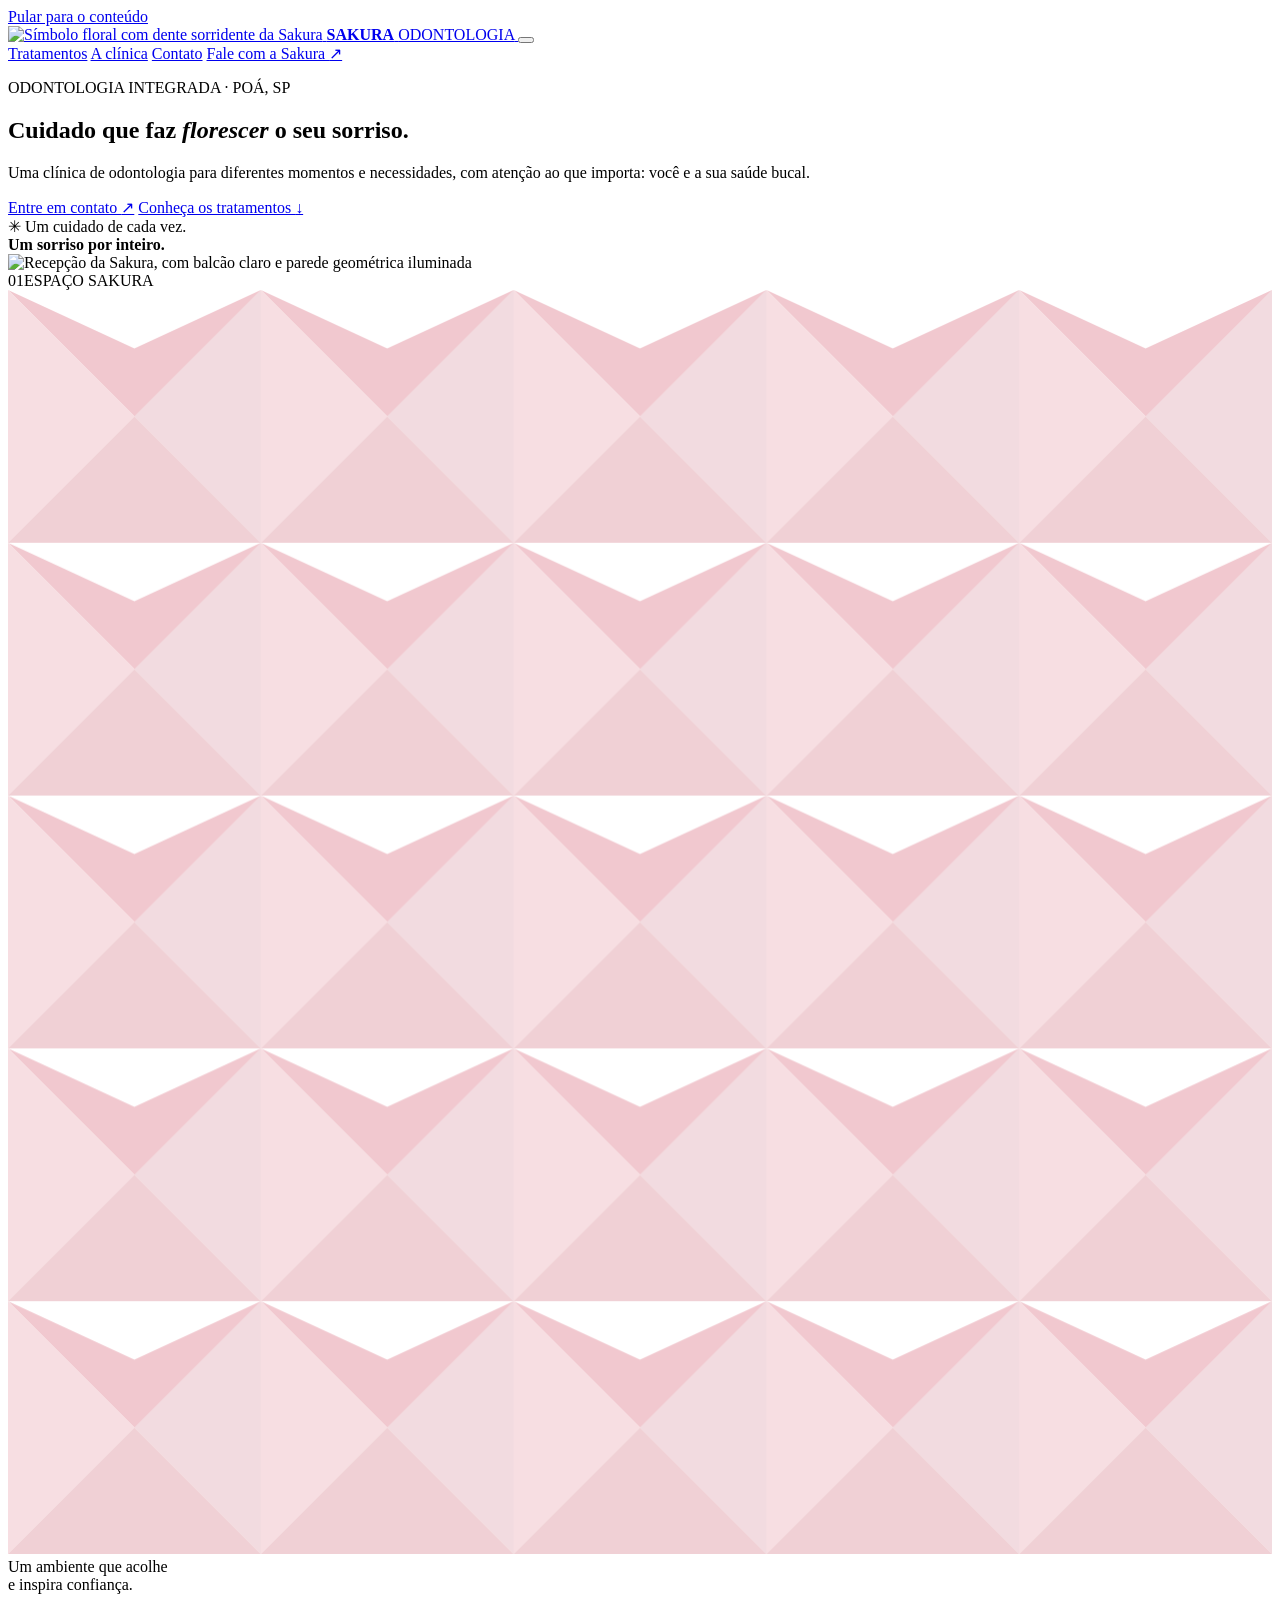
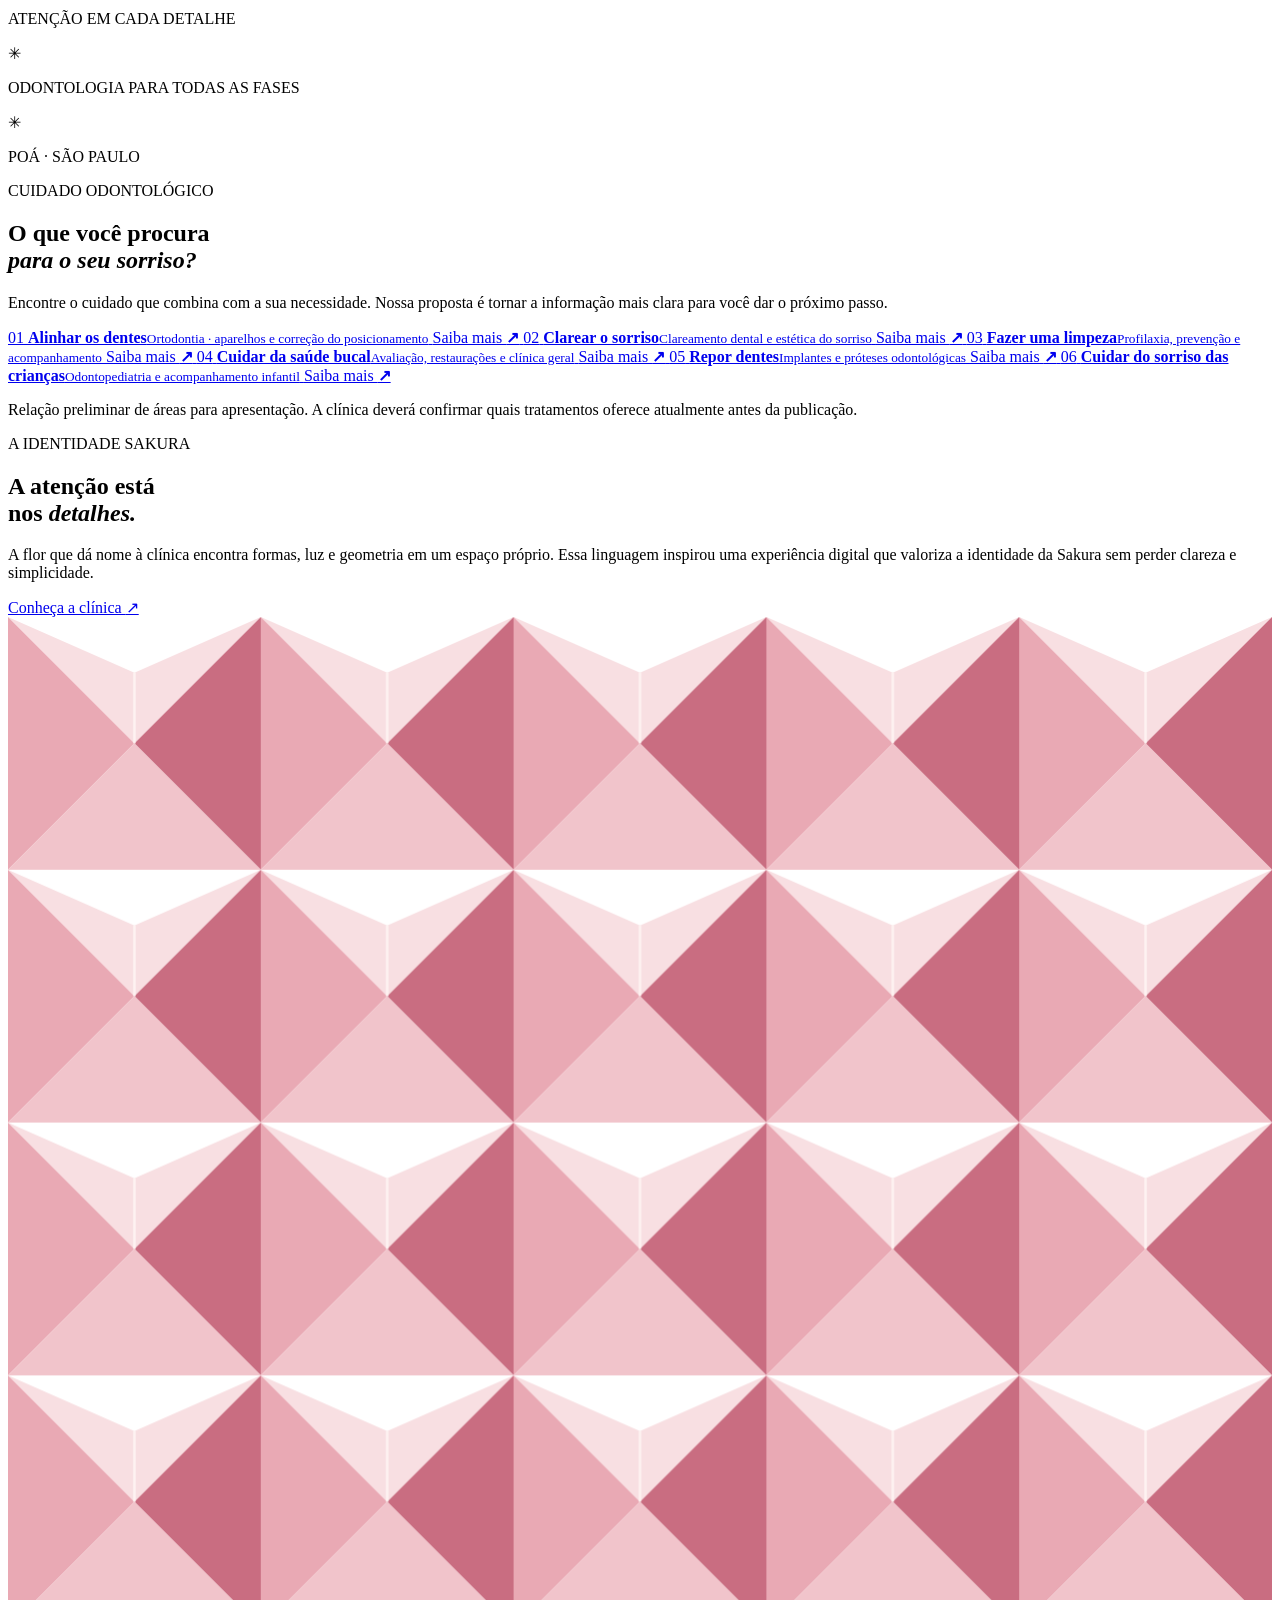
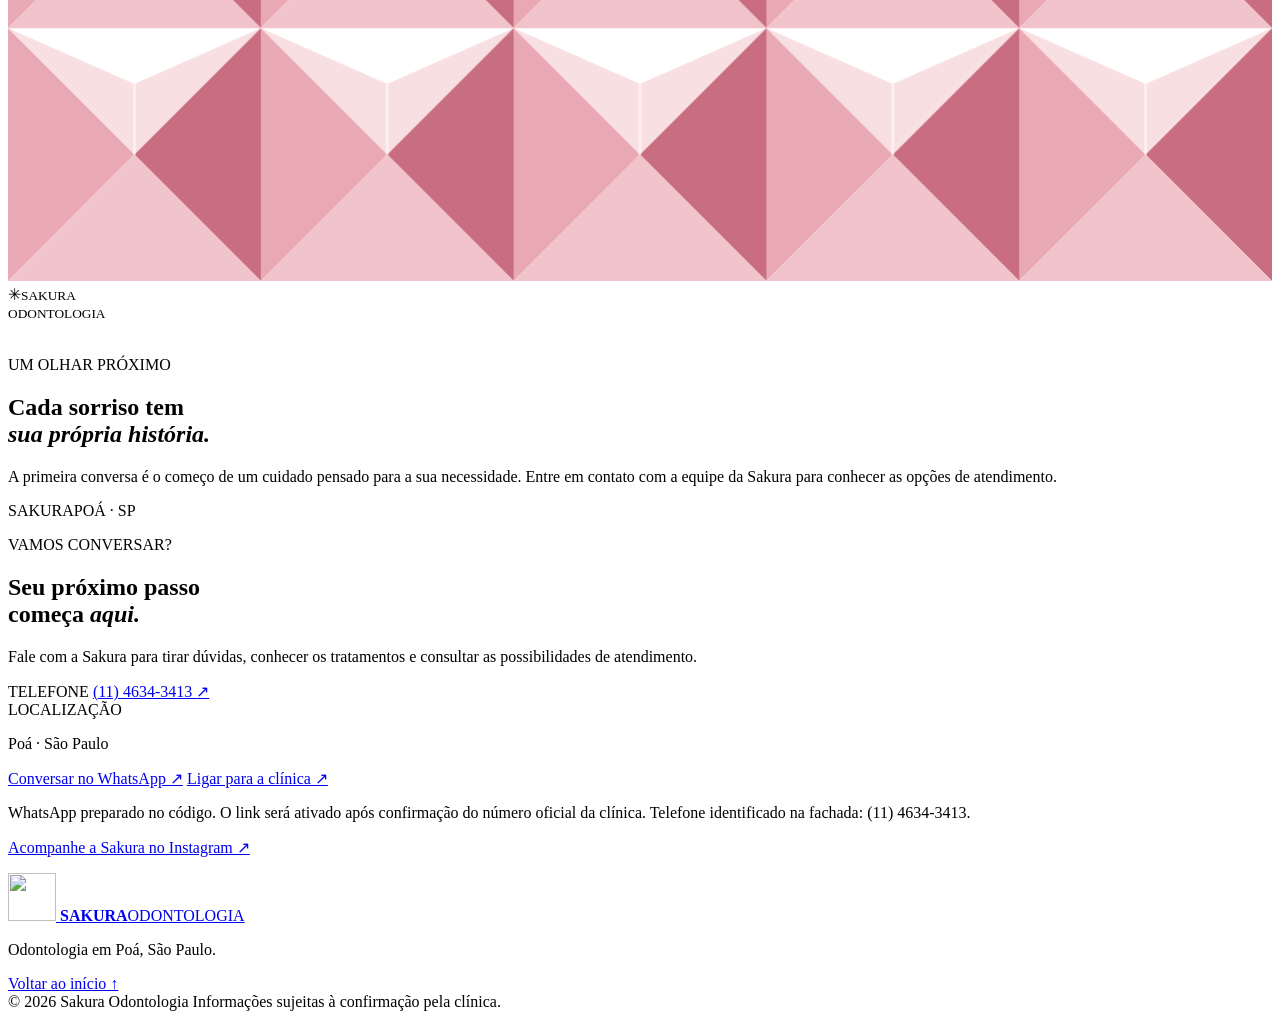
==== index.html @ b747fa4d "Add files via upload" ====
<!doctype html>
<html lang="pt-BR">
<head>
  <meta charset="utf-8">
  <meta name="viewport" content="width=device-width, initial-scale=1">
  <meta name="theme-color" content="#fbf8f6">
  <meta name="description" content="Conheça a Sakura Odontologia em Poá. Informações sobre cuidados odontológicos e canais de contato da clínica.">
  <meta property="og:type" content="website">
  <meta property="og:title" content="Sakura Odontologia | Poá – SP">
  <meta property="og:description" content="Odontologia com atenção, cuidado e uma experiência acolhedora.">
  <title>Sakura Odontologia | Poá – SP</title>
  <link rel="icon" href="assets/images/logo-sakura.jpg" type="image/jpeg">
  <link rel="stylesheet" href="css/variables.css">
  <link rel="stylesheet" href="css/layout.css">
  <link rel="stylesheet" href="css/components.css">
  <script defer src="js/config.js"></script>
  <script defer src="js/main.js"></script>
  <script defer src="js/cookies.js"></script>
  <script type="application/ld+json">
  {
    "@context": "https://schema.org",
    "@type": "Dentist",
    "name": "Sakura Odontologia",
    "telephone": "+55 11 4634-3413",
    "address": {
      "@type": "PostalAddress",
      "addressLocality": "Poá",
      "addressRegion": "SP",
      "addressCountry": "BR"
    }
  }
  </script>
</head>
<body>
  <a class="skip-link" href="#conteudo">Pular para o conteúdo</a>

  <header class="site-header" id="topo">
    <div class="header-inner shell">
      <a class="brand" href="#topo" aria-label="Sakura Odontologia — início">
        <img src="assets/images/logo-sakura.jpg" alt="Símbolo floral com dente sorridente da Sakura" width="58" height="58">
        <span class="brand-wordmark">
          <strong>SAKURA</strong>
          <span>ODONTOLOGIA</span>
        </span>
      </a>

      <button class="menu-toggle" type="button" aria-expanded="false" aria-controls="main-nav" aria-label="Abrir menu">
        <span></span><span></span>
      </button>

      <nav class="main-nav" id="main-nav" aria-label="Navegação principal">
        <a href="#tratamentos">Tratamentos</a>
        <a href="#clinica">A clínica</a>
        <a href="#contato">Contato</a>
        <a class="nav-contact" href="#contato">Fale com a Sakura <span aria-hidden="true">↗</span></a>
      </nav>
    </div>
  </header>

  <main id="conteudo">
    <section class="hero shell" aria-labelledby="hero-title">
      <div class="hero-copy">
        <p class="eyebrow"><span class="eyebrow-line"></span> ODONTOLOGIA INTEGRADA <span class="eyebrow-dot">·</span> POÁ, SP</p>
        <h1 id="hero-title">Cuidado que faz <em>florescer</em> o seu sorriso.</h1>
        <p class="hero-description">Uma clínica de odontologia para diferentes momentos e necessidades, com atenção ao que importa: você e a sua saúde bucal.</p>
        <div class="hero-actions">
          <a class="button button-primary" href="#contato">Entre em contato <span aria-hidden="true">↗</span></a>
          <a class="text-link" href="#tratamentos">Conheça os tratamentos <span aria-hidden="true">↓</span></a>
        </div>
        <div class="hero-signature">
          <span class="signature-mark" aria-hidden="true">✳</span>
          <span>Um cuidado de cada vez.<br><strong>Um sorriso por inteiro.</strong></span>
        </div>
      </div>

      <div class="hero-visual">
        <div class="hero-image-frame">
          <img class="hero-image" src="assets/images/recepcao-referencia.png" alt="Recepção da Sakura, com balcão claro e parede geométrica iluminada" fetchpriority="high">
          <div class="image-index"><span>01</span><span>ESPAÇO SAKURA</span></div>
        </div>
        <div class="hero-geometry" aria-hidden="true">
          <svg viewBox="0 0 260 260" role="presentation">
            <defs>
              <pattern id="facets" width="52" height="52" patternUnits="userSpaceOnUse">
                <path d="M0 0 L26 12 L52 0 L26 26 Z" fill="#e7a0ad" fill-opacity=".58"/>
                <path d="M0 0 L26 26 L0 52 Z" fill="#f6dce0" fill-opacity=".95"/>
                <path d="M52 0 L26 26 L52 52 Z" fill="#c9677d" fill-opacity=".24"/>
                <path d="M0 52 L26 26 L52 52 L26 64 Z" fill="#e9b7bf" fill-opacity=".65"/>
              </pattern>
            </defs>
            <rect width="260" height="260" fill="url(#facets)"/>
          </svg>
        </div>
        <div class="hero-caption"><span class="caption-rule"></span><span>Um ambiente que acolhe<br>e inspira confiança.</span></div>
      </div>
    </section>

    <section class="intro-band" aria-label="Apresentação">
      <div class="shell intro-band-inner">
        <p>ATENÇÃO EM CADA DETALHE</p>
        <span class="intro-symbol" aria-hidden="true">✳</span>
        <p>ODONTOLOGIA PARA TODAS AS FASES</p>
        <span class="intro-symbol" aria-hidden="true">✳</span>
        <p>POÁ · SÃO PAULO</p>
      </div>
    </section>

    <section class="services-section shell" id="tratamentos" aria-labelledby="services-title">
      <div class="section-heading services-heading">
        <div>
          <p class="eyebrow"><span class="eyebrow-line"></span> CUIDADO ODONTOLÓGICO</p>
          <h2 id="services-title">O que você procura<br><em>para o seu sorriso?</em></h2>
        </div>
        <p class="section-lead">Encontre o cuidado que combina com a sua necessidade. Nossa proposta é tornar a informação mais clara para você dar o próximo passo.</p>
      </div>

      <div class="services-list" aria-label="Áreas de atendimento">
        <a class="service-row" href="#contato" data-service="Ortodontia">
          <span class="service-number">01</span>
          <span class="service-main"><strong>Alinhar os dentes</strong><small>Ortodontia · aparelhos e correção do posicionamento</small></span>
          <span class="service-action">Saiba mais <b aria-hidden="true">↗</b></span>
        </a>
        <a class="service-row" href="#contato" data-service="Clareamento dental">
          <span class="service-number">02</span>
          <span class="service-main"><strong>Clarear o sorriso</strong><small>Clareamento dental e estética do sorriso</small></span>
          <span class="service-action">Saiba mais <b aria-hidden="true">↗</b></span>
        </a>
        <a class="service-row" href="#contato" data-service="Limpeza e prevenção">
          <span class="service-number">03</span>
          <span class="service-main"><strong>Fazer uma limpeza</strong><small>Profilaxia, prevenção e acompanhamento</small></span>
          <span class="service-action">Saiba mais <b aria-hidden="true">↗</b></span>
        </a>
        <a class="service-row" href="#contato" data-service="Clínica geral">
          <span class="service-number">04</span>
          <span class="service-main"><strong>Cuidar da saúde bucal</strong><small>Avaliação, restaurações e clínica geral</small></span>
          <span class="service-action">Saiba mais <b aria-hidden="true">↗</b></span>
        </a>
        <a class="service-row" href="#contato" data-service="Implantes e próteses">
          <span class="service-number">05</span>
          <span class="service-main"><strong>Repor dentes</strong><small>Implantes e próteses odontológicas</small></span>
          <span class="service-action">Saiba mais <b aria-hidden="true">↗</b></span>
        </a>
        <a class="service-row" href="#contato" data-service="Odontopediatria">
          <span class="service-number">06</span>
          <span class="service-main"><strong>Cuidar do sorriso das crianças</strong><small>Odontopediatria e acompanhamento infantil</small></span>
          <span class="service-action">Saiba mais <b aria-hidden="true">↗</b></span>
        </a>
      </div>
      <p class="content-note">Relação preliminar de áreas para apresentação. A clínica deverá confirmar quais tratamentos oferece atualmente antes da publicação.</p>
    </section>

    <section class="architecture-section" id="clinica" aria-labelledby="clinic-title">
      <div class="architecture-pattern" aria-hidden="true"></div>
      <div class="shell architecture-inner">
        <div class="architecture-copy">
          <p class="eyebrow eyebrow-light"><span class="eyebrow-line"></span> A IDENTIDADE SAKURA</p>
          <h2 id="clinic-title">A atenção está<br>nos <em>detalhes.</em></h2>
          <p>A flor que dá nome à clínica encontra formas, luz e geometria em um espaço próprio. Essa linguagem inspirou uma experiência digital que valoriza a identidade da Sakura sem perder clareza e simplicidade.</p>
          <a class="button button-light" href="#contato">Conheça a clínica <span aria-hidden="true">↗</span></a>
        </div>
        <div class="architecture-art" aria-hidden="true">
          <svg viewBox="0 0 500 500" role="presentation">
            <defs>
              <pattern id="wallPattern" width="100" height="100" patternUnits="userSpaceOnUse">
                <path d="M0 0 L50 22 L100 0 L50 50 Z" fill="#f8dfe2"/>
                <path d="M0 0 L50 50 L0 100 Z" fill="#e9a9b4"/>
                <path d="M100 0 L50 50 L100 100 Z" fill="#c96d81"/>
                <path d="M0 100 L50 50 L100 100 L50 122 Z" fill="#f1c4cb"/>
                <path d="M50 22 L50 50" stroke="#fff7f5" stroke-opacity=".8" stroke-width="1"/>
              </pattern>
            </defs>
            <rect width="500" height="500" fill="url(#wallPattern)"/>
          </svg>
          <div class="art-seal"><span>✳</span><small>SAKURA<br>ODONTOLOGIA</small></div>
        </div>
      </div>
    </section>

    <section class="care-section shell" aria-labelledby="care-title">
      <div class="care-mark" aria-hidden="true"><img src="assets/images/logo-sakura.jpg" alt="" loading="lazy"></div>
      <div class="care-copy">
        <p class="eyebrow"><span class="eyebrow-line"></span> UM OLHAR PRÓXIMO</p>
        <h2 id="care-title">Cada sorriso tem<br><em>sua própria história.</em></h2>
        <p>A primeira conversa é o começo de um cuidado pensado para a sua necessidade. Entre em contato com a equipe da Sakura para conhecer as opções de atendimento.</p>
      </div>
      <div class="care-side-note"><span>SAKURA</span><span>POÁ · SP</span></div>
    </section>

    <section class="contact-section" id="contato" aria-labelledby="contact-title">
      <div class="shell contact-inner">
        <div class="contact-copy">
          <p class="eyebrow eyebrow-light"><span class="eyebrow-line"></span> VAMOS CONVERSAR?</p>
          <h2 id="contact-title">Seu próximo passo<br>começa <em>aqui.</em></h2>
          <p>Fale com a Sakura para tirar dúvidas, conhecer os tratamentos e consultar as possibilidades de atendimento.</p>
        </div>
        <div class="contact-details">
          <div class="contact-detail">
            <span class="detail-label">TELEFONE</span>
            <a href="tel:+551146343413">(11) 4634-3413 <span aria-hidden="true">↗</span></a>
          </div>
          <div class="contact-detail">
            <span class="detail-label">LOCALIZAÇÃO</span>
            <p>Poá · São Paulo</p>
          </div>
          <div class="contact-actions">
            <a class="button button-light whatsapp-button" href="#contato" data-whatsapp aria-disabled="true" title="Ativar após confirmar o número oficial do WhatsApp">Conversar no WhatsApp <span aria-hidden="true">↗</span></a>
            <a class="button button-outline-light" href="tel:+551146343413">Ligar para a clínica <span aria-hidden="true">↗</span></a>
          </div>
          <p class="contact-note" id="whatsapp-note">WhatsApp preparado no código. O link será ativado após confirmação do número oficial da clínica. Telefone identificado na fachada: (11) 4634-3413.</p>
          <p class="contact-social"><a href="https://www.instagram.com/sakuraodontologia/?hl=pt" target="_blank" rel="noopener noreferrer">Acompanhe a Sakura no Instagram ↗</a></p>
        </div>
      </div>
    </section>
  </main>

  <footer class="site-footer">
    <div class="shell footer-main">
      <a class="brand footer-brand" href="#topo" aria-label="Voltar ao início">
        <img src="assets/images/logo-sakura.jpg" alt="" width="48" height="48" loading="lazy">
        <span class="brand-wordmark"><strong>SAKURA</strong><span>ODONTOLOGIA</span></span>
      </a>
      <p>Odontologia em Poá, São Paulo.</p>
      <a class="back-top" href="#topo">Voltar ao início ↑</a>
    </div>
    <div class="shell footer-bottom">
      <span>© <span id="current-year">2026</span> Sakura Odontologia</span>
      <span>Informações sujeitas à confirmação pela clínica.</span>
    </div>
  </footer>

  <aside class="cookie-banner" id="cookie-banner" aria-label="Preferências de cookies" hidden>
    <div class="cookie-copy">
      <strong>Uma visita mais transparente.</strong>
      <p>Esta versão utiliza armazenamento local para guardar sua escolha de privacidade. Não carrega ferramentas de análise ou publicidade.</p>
      <button class="cookie-link" type="button" id="cookie-settings-open">Preferências</button>
    </div>
    <div class="cookie-actions">
      <button class="button button-cookie-secondary" type="button" id="cookie-reject">Manter só o essencial</button>
      <button class="button button-cookie-primary" type="button" id="cookie-accept">Salvar escolha</button>
    </div>
  </aside>

  <dialog class="privacy-dialog" id="privacy-dialog" aria-labelledby="privacy-title">
    <form method="dialog" class="privacy-dialog-inner">
      <button class="dialog-close" value="close" aria-label="Fechar">×</button>
      <p class="eyebrow"><span class="eyebrow-line"></span> PRIVACIDADE</p>
      <h2 id="privacy-title">Suas preferências</h2>
      <p>Nesta primeira versão, não são instalados cookies de publicidade ou ferramentas de análise. A escolha abaixo é armazenada localmente neste navegador.</p>
      <div class="privacy-option"><span><strong>Recursos essenciais</strong><small>Necessários para o funcionamento básico e para lembrar sua escolha.</small></span><span class="required-pill">Sempre ativos</span></div>
      <div class="privacy-option"><span><strong>Análise e publicidade</strong><small>Não ativados nesta versão.</small></span><span class="required-pill">Desativados</span></div>
      <button class="button button-primary dialog-confirm" value="save">Salvar preferências</button>
    </form>
  </dialog>

  <noscript><p class="noscript-note">Para utilizar o menu móvel e salvar as preferências de privacidade, ative o JavaScript no navegador.</p></noscript>
</body>
</html>
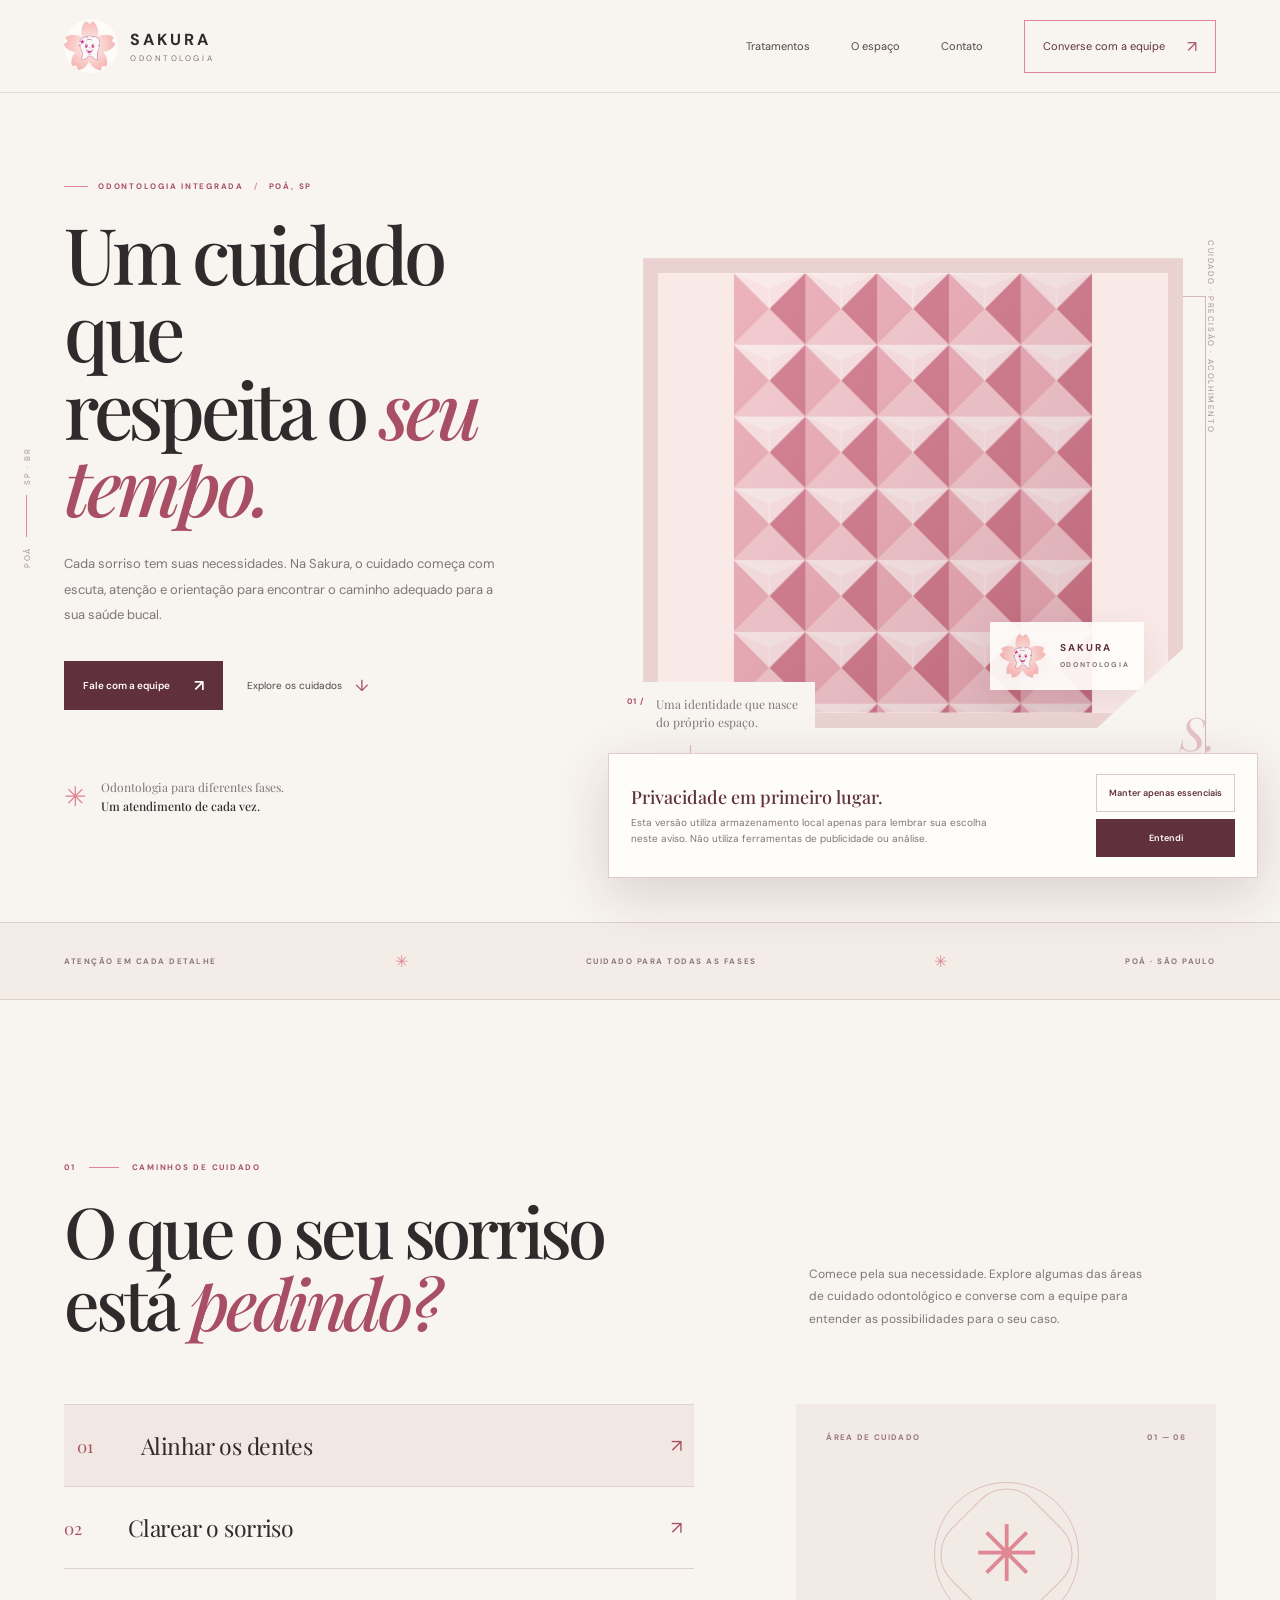
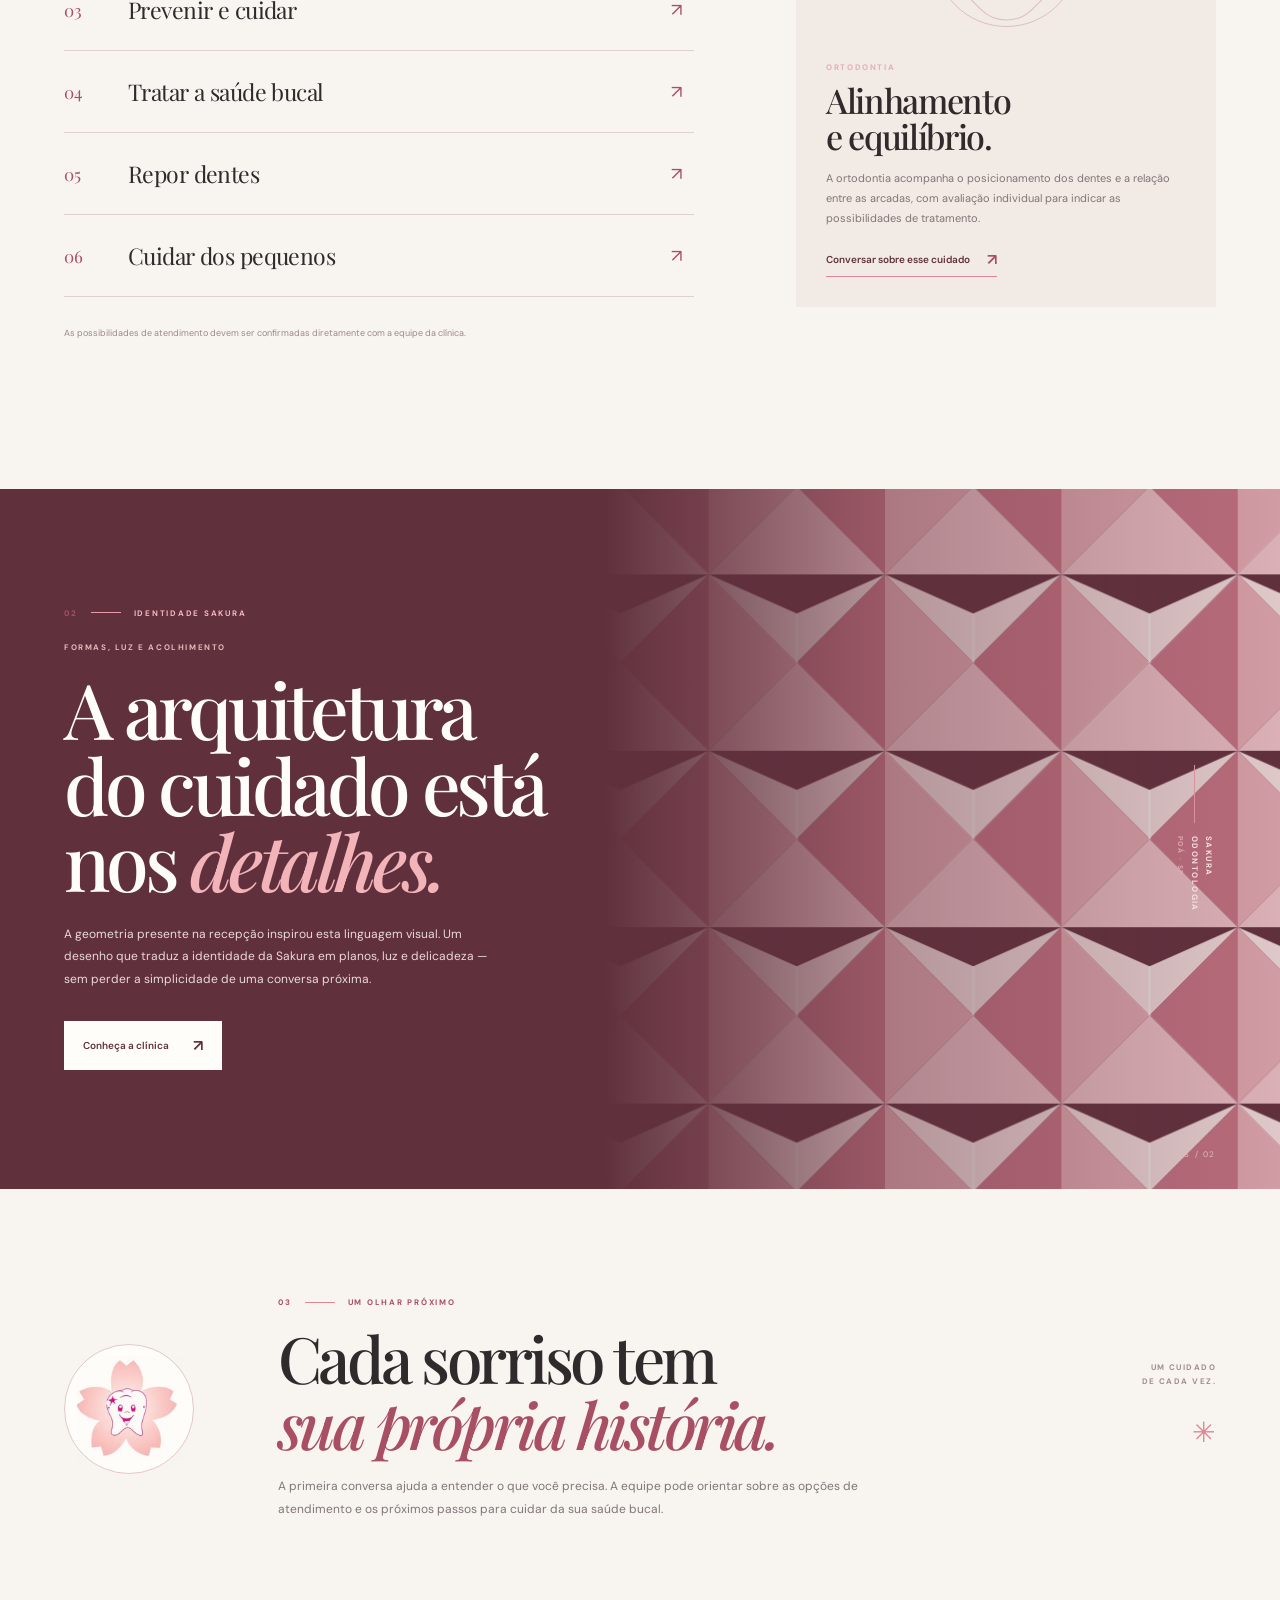
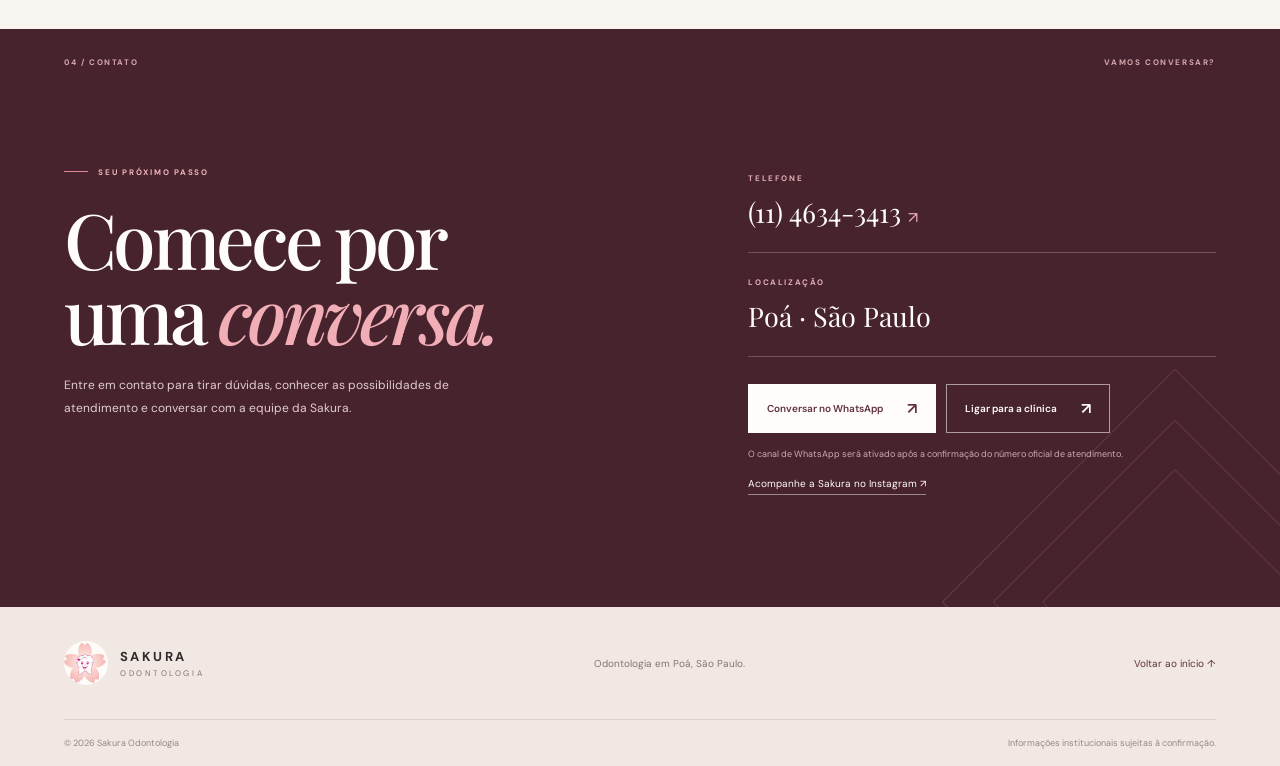
==== commit 8ca94b15: "Add files via upload" ====
--- a/index.html
+++ b/index.html
@@ -3,13 +3,16 @@
 <head>
   <meta charset="utf-8">
   <meta name="viewport" content="width=device-width, initial-scale=1">
-  <meta name="theme-color" content="#fbf8f6">
-  <meta name="description" content="Conheça a Sakura Odontologia em Poá. Informações sobre cuidados odontológicos e canais de contato da clínica.">
+  <meta name="theme-color" content="#f8f4f0">
+  <meta name="description" content="Sakura Odontologia em Poá, SP. Conheça a clínica e encontre o cuidado odontológico adequado para você.">
   <meta property="og:type" content="website">
   <meta property="og:title" content="Sakura Odontologia | Poá – SP">
-  <meta property="og:description" content="Odontologia com atenção, cuidado e uma experiência acolhedora.">
+  <meta property="og:description" content="Cuidado odontológico com atenção aos detalhes.">
   <title>Sakura Odontologia | Poá – SP</title>
   <link rel="icon" href="assets/images/logo-sakura.jpg" type="image/jpeg">
+  <link rel="preconnect" href="https://fonts.googleapis.com">
+  <link rel="preconnect" href="https://fonts.gstatic.com" crossorigin>
+  <link href="https://fonts.googleapis.com/css2?family=DM+Sans:wght@400;500;600;700&family=Manrope:wght@400;500;600;700&family=Playfair+Display:ital,wght@0,500;0,600;1,500;1,600&display=swap" rel="stylesheet">
   <link rel="stylesheet" href="css/variables.css">
   <link rel="stylesheet" href="css/layout.css">
   <link rel="stylesheet" href="css/components.css">
@@ -37,11 +40,8 @@
   <header class="site-header" id="topo">
     <div class="header-inner shell">
       <a class="brand" href="#topo" aria-label="Sakura Odontologia — início">
-        <img src="assets/images/logo-sakura.jpg" alt="Símbolo floral com dente sorridente da Sakura" width="58" height="58">
-        <span class="brand-wordmark">
-          <strong>SAKURA</strong>
-          <span>ODONTOLOGIA</span>
-        </span>
+        <span class="brand-symbol"><img src="assets/images/logo-sakura.jpg" alt="" width="54" height="54"></span>
+        <span class="brand-wordmark"><strong>SAKURA</strong><small>ODONTOLOGIA</small></span>
       </a>
 
       <button class="menu-toggle" type="button" aria-expanded="false" aria-controls="main-nav" aria-label="Abrir menu">
@@ -50,208 +50,186 @@
 
       <nav class="main-nav" id="main-nav" aria-label="Navegação principal">
         <a href="#tratamentos">Tratamentos</a>
-        <a href="#clinica">A clínica</a>
+        <a href="#espaco">O espaço</a>
         <a href="#contato">Contato</a>
-        <a class="nav-contact" href="#contato">Fale com a Sakura <span aria-hidden="true">↗</span></a>
+        <a class="nav-contact" href="#contato">Converse com a equipe <span aria-hidden="true">↗</span></a>
       </nav>
     </div>
   </header>
 
   <main id="conteudo">
     <section class="hero shell" aria-labelledby="hero-title">
+      <div class="hero-index" aria-hidden="true"><span>POÁ</span><i></i><span>SP · BR</span></div>
       <div class="hero-copy">
-        <p class="eyebrow"><span class="eyebrow-line"></span> ODONTOLOGIA INTEGRADA <span class="eyebrow-dot">·</span> POÁ, SP</p>
-        <h1 id="hero-title">Cuidado que faz <em>florescer</em> o seu sorriso.</h1>
-        <p class="hero-description">Uma clínica de odontologia para diferentes momentos e necessidades, com atenção ao que importa: você e a sua saúde bucal.</p>
+        <p class="eyebrow"><span class="eyebrow-line"></span> ODONTOLOGIA INTEGRADA <span class="eyebrow-dot">/</span> POÁ, SP</p>
+        <h1 id="hero-title">Um cuidado que<br>respeita o <em>seu tempo.</em></h1>
+        <p class="hero-description">Cada sorriso tem suas necessidades. Na Sakura, o cuidado começa com escuta, atenção e orientação para encontrar o caminho adequado para a sua saúde bucal.</p>
         <div class="hero-actions">
-          <a class="button button-primary" href="#contato">Entre em contato <span aria-hidden="true">↗</span></a>
-          <a class="text-link" href="#tratamentos">Conheça os tratamentos <span aria-hidden="true">↓</span></a>
-        </div>
-        <div class="hero-signature">
-          <span class="signature-mark" aria-hidden="true">✳</span>
-          <span>Um cuidado de cada vez.<br><strong>Um sorriso por inteiro.</strong></span>
-        </div>
-      </div>
-
-      <div class="hero-visual">
-        <div class="hero-image-frame">
-          <img class="hero-image" src="assets/images/recepcao-referencia.png" alt="Recepção da Sakura, com balcão claro e parede geométrica iluminada" fetchpriority="high">
-          <div class="image-index"><span>01</span><span>ESPAÇO SAKURA</span></div>
-        </div>
-        <div class="hero-geometry" aria-hidden="true">
-          <svg viewBox="0 0 260 260" role="presentation">
-            <defs>
-              <pattern id="facets" width="52" height="52" patternUnits="userSpaceOnUse">
-                <path d="M0 0 L26 12 L52 0 L26 26 Z" fill="#e7a0ad" fill-opacity=".58"/>
-                <path d="M0 0 L26 26 L0 52 Z" fill="#f6dce0" fill-opacity=".95"/>
-                <path d="M52 0 L26 26 L52 52 Z" fill="#c9677d" fill-opacity=".24"/>
-                <path d="M0 52 L26 26 L52 52 L26 64 Z" fill="#e9b7bf" fill-opacity=".65"/>
-              </pattern>
-            </defs>
-            <rect width="260" height="260" fill="url(#facets)"/>
-          </svg>
-        </div>
-        <div class="hero-caption"><span class="caption-rule"></span><span>Um ambiente que acolhe<br>e inspira confiança.</span></div>
-      </div>
-    </section>
-
-    <section class="intro-band" aria-label="Apresentação">
-      <div class="shell intro-band-inner">
-        <p>ATENÇÃO EM CADA DETALHE</p>
-        <span class="intro-symbol" aria-hidden="true">✳</span>
-        <p>ODONTOLOGIA PARA TODAS AS FASES</p>
-        <span class="intro-symbol" aria-hidden="true">✳</span>
-        <p>POÁ · SÃO PAULO</p>
+          <a class="button button-primary" href="#contato">Fale com a equipe <span aria-hidden="true">↗</span></a>
+          <a class="text-link" href="#tratamentos">Explore os cuidados <span aria-hidden="true">↓</span></a>
+        </div>
+        <div class="hero-footnote"><span class="footnote-flower" aria-hidden="true">✳</span><span>Odontologia para diferentes fases.<br><strong>Um atendimento de cada vez.</strong></span></div>
+      </div>
+
+      <div class="hero-composition" aria-label="Composição gráfica inspirada na parede geométrica da recepção Sakura">
+        <div class="hero-vertical-note">CUIDADO · PRECISÃO · ACOLHIMENTO</div>
+        <div class="hero-arch-shadow"></div>
+        <div class="hero-arch">
+          <div class="hero-arch-inner">
+            <svg class="hero-facets" viewBox="0 0 620 760" role="img" aria-label="Padrão geométrico facetado inspirado na arquitetura da recepção">
+              <defs>
+                <pattern id="facetsHero" width="124" height="124" patternUnits="userSpaceOnUse">
+                  <path d="M0 0 L62 27 L124 0 L62 62Z" fill="#f8dfe1"/>
+                  <path d="M0 0 L62 62 L0 124Z" fill="#e9a8b2"/>
+                  <path d="M124 0 L62 62 L124 124Z" fill="#ce7486"/>
+                  <path d="M0 124 L62 62 L124 124 L62 151Z" fill="#f1c4ca"/>
+                  <path d="M62 27 L62 62" stroke="#fff9f5" stroke-opacity=".8" stroke-width="1.4"/>
+                </pattern>
+                <linearGradient id="heroShade" x1="0" y1="0" x2="1" y2="1">
+                  <stop offset="0" stop-color="#fff" stop-opacity=".12"/>
+                  <stop offset="1" stop-color="#6d3443" stop-opacity=".18"/>
+                </linearGradient>
+              </defs>
+              <rect width="620" height="760" fill="url(#facetsHero)"/>
+              <rect width="620" height="760" fill="url(#heroShade)"/>
+              <path d="M0 0H620V760H0Z" fill="none" stroke="#fff8f3" stroke-opacity=".65" stroke-width="2"/>
+            </svg>
+            <div class="hero-emblem"><img src="assets/images/logo-sakura.jpg" alt="Símbolo floral da Sakura Odontologia"><span>SAKURA<br><small>ODONTOLOGIA</small></span></div>
+          </div>
+        </div>
+        <div class="hero-caption"><span class="caption-number">01 /</span><span>Uma identidade que nasce<br>do próprio espaço.</span></div>
+        <div class="hero-corner-mark" aria-hidden="true">S.</div>
+      </div>
+    </section>
+
+    <section class="principles-strip" aria-label="Princípios de atendimento">
+      <div class="shell principles-inner">
+        <span>ATENÇÃO EM CADA DETALHE</span><i aria-hidden="true">✳</i>
+        <span>CUIDADO PARA TODAS AS FASES</span><i aria-hidden="true">✳</i>
+        <span>POÁ · SÃO PAULO</span>
       </div>
     </section>
 
     <section class="services-section shell" id="tratamentos" aria-labelledby="services-title">
-      <div class="section-heading services-heading">
-        <div>
-          <p class="eyebrow"><span class="eyebrow-line"></span> CUIDADO ODONTOLÓGICO</p>
-          <h2 id="services-title">O que você procura<br><em>para o seu sorriso?</em></h2>
-        </div>
-        <p class="section-lead">Encontre o cuidado que combina com a sua necessidade. Nossa proposta é tornar a informação mais clara para você dar o próximo passo.</p>
-      </div>
-
-      <div class="services-list" aria-label="Áreas de atendimento">
-        <a class="service-row" href="#contato" data-service="Ortodontia">
-          <span class="service-number">01</span>
-          <span class="service-main"><strong>Alinhar os dentes</strong><small>Ortodontia · aparelhos e correção do posicionamento</small></span>
-          <span class="service-action">Saiba mais <b aria-hidden="true">↗</b></span>
-        </a>
-        <a class="service-row" href="#contato" data-service="Clareamento dental">
-          <span class="service-number">02</span>
-          <span class="service-main"><strong>Clarear o sorriso</strong><small>Clareamento dental e estética do sorriso</small></span>
-          <span class="service-action">Saiba mais <b aria-hidden="true">↗</b></span>
-        </a>
-        <a class="service-row" href="#contato" data-service="Limpeza e prevenção">
-          <span class="service-number">03</span>
-          <span class="service-main"><strong>Fazer uma limpeza</strong><small>Profilaxia, prevenção e acompanhamento</small></span>
-          <span class="service-action">Saiba mais <b aria-hidden="true">↗</b></span>
-        </a>
-        <a class="service-row" href="#contato" data-service="Clínica geral">
-          <span class="service-number">04</span>
-          <span class="service-main"><strong>Cuidar da saúde bucal</strong><small>Avaliação, restaurações e clínica geral</small></span>
-          <span class="service-action">Saiba mais <b aria-hidden="true">↗</b></span>
-        </a>
-        <a class="service-row" href="#contato" data-service="Implantes e próteses">
-          <span class="service-number">05</span>
-          <span class="service-main"><strong>Repor dentes</strong><small>Implantes e próteses odontológicas</small></span>
-          <span class="service-action">Saiba mais <b aria-hidden="true">↗</b></span>
-        </a>
-        <a class="service-row" href="#contato" data-service="Odontopediatria">
-          <span class="service-number">06</span>
-          <span class="service-main"><strong>Cuidar do sorriso das crianças</strong><small>Odontopediatria e acompanhamento infantil</small></span>
-          <span class="service-action">Saiba mais <b aria-hidden="true">↗</b></span>
-        </a>
-      </div>
-      <p class="content-note">Relação preliminar de áreas para apresentação. A clínica deverá confirmar quais tratamentos oferece atualmente antes da publicação.</p>
-    </section>
-
-    <section class="architecture-section" id="clinica" aria-labelledby="clinic-title">
-      <div class="architecture-pattern" aria-hidden="true"></div>
-      <div class="shell architecture-inner">
-        <div class="architecture-copy">
-          <p class="eyebrow eyebrow-light"><span class="eyebrow-line"></span> A IDENTIDADE SAKURA</p>
-          <h2 id="clinic-title">A atenção está<br>nos <em>detalhes.</em></h2>
-          <p>A flor que dá nome à clínica encontra formas, luz e geometria em um espaço próprio. Essa linguagem inspirou uma experiência digital que valoriza a identidade da Sakura sem perder clareza e simplicidade.</p>
+      <div class="services-intro">
+        <div class="section-kicker"><span>01</span><i></i><span>CAMINHOS DE CUIDADO</span></div>
+        <h2 id="services-title">O que o seu sorriso<br>está <em>pedindo?</em></h2>
+        <p>Comece pela sua necessidade. Explore algumas das áreas de cuidado odontológico e converse com a equipe para entender as possibilidades para o seu caso.</p>
+      </div>
+
+      <div class="services-explorer">
+        <div class="service-list" role="list" aria-label="Áreas de cuidado odontológico">
+          <button class="service-item is-active" type="button" role="listitem" data-service="ortodontia" aria-pressed="true">
+            <span class="service-no">01</span><span class="service-title">Alinhar os dentes</span><span class="service-arrow" aria-hidden="true">↗</span>
+          </button>
+          <button class="service-item" type="button" role="listitem" data-service="clareamento" aria-pressed="false">
+            <span class="service-no">02</span><span class="service-title">Clarear o sorriso</span><span class="service-arrow" aria-hidden="true">↗</span>
+          </button>
+          <button class="service-item" type="button" role="listitem" data-service="prevencao" aria-pressed="false">
+            <span class="service-no">03</span><span class="service-title">Prevenir e cuidar</span><span class="service-arrow" aria-hidden="true">↗</span>
+          </button>
+          <button class="service-item" type="button" role="listitem" data-service="clinica" aria-pressed="false">
+            <span class="service-no">04</span><span class="service-title">Tratar a saúde bucal</span><span class="service-arrow" aria-hidden="true">↗</span>
+          </button>
+          <button class="service-item" type="button" role="listitem" data-service="reabilitacao" aria-pressed="false">
+            <span class="service-no">05</span><span class="service-title">Repor dentes</span><span class="service-arrow" aria-hidden="true">↗</span>
+          </button>
+          <button class="service-item" type="button" role="listitem" data-service="infantil" aria-pressed="false">
+            <span class="service-no">06</span><span class="service-title">Cuidar dos pequenos</span><span class="service-arrow" aria-hidden="true">↗</span>
+          </button>
+        </div>
+
+        <aside class="service-detail" aria-live="polite" aria-atomic="true">
+          <div class="detail-topline"><span>ÁREA DE CUIDADO</span><span id="service-counter">01 — 06</span></div>
+          <div class="detail-symbol" aria-hidden="true"><span class="detail-orbit orbit-one"></span><span class="detail-orbit orbit-two"></span><span class="detail-flower">✳</span></div>
+          <p class="detail-label" id="service-label">ORTODONTIA</p>
+          <h3 id="service-heading">Alinhamento<br>e equilíbrio.</h3>
+          <p class="detail-description" id="service-description">A ortodontia acompanha o posicionamento dos dentes e a relação entre as arcadas, com avaliação individual para indicar as possibilidades de tratamento.</p>
+          <a class="detail-link" href="#contato">Conversar sobre esse cuidado <span aria-hidden="true">↗</span></a>
+        </aside>
+      </div>
+      <p class="services-disclaimer">As possibilidades de atendimento devem ser confirmadas diretamente com a equipe da clínica.</p>
+    </section>
+
+    <section class="space-section" id="espaco" aria-labelledby="space-title">
+      <div class="space-geometry" aria-hidden="true">
+        <svg viewBox="0 0 700 700" preserveAspectRatio="xMidYMid slice">
+          <defs>
+            <pattern id="wallRelief" width="140" height="140" patternUnits="userSpaceOnUse">
+              <path d="M0 0L70 31L140 0L70 70Z" fill="#f9e8e6"/>
+              <path d="M0 0L70 70L0 140Z" fill="#eab2b9"/>
+              <path d="M140 0L70 70L140 140Z" fill="#cb7888"/>
+              <path d="M0 140L70 70L140 140L70 171Z" fill="#f4cbd0"/>
+              <path d="M70 31L70 70" stroke="#fffaf6" stroke-width="2" stroke-opacity=".75"/>
+            </pattern>
+          </defs>
+          <rect width="700" height="700" fill="url(#wallRelief)"/>
+          <path d="M0 0L700 700M700 0L0 700" stroke="#fff" stroke-opacity=".15" stroke-width="2"/>
+        </svg>
+      </div>
+      <div class="space-content shell">
+        <div class="space-copy">
+          <div class="section-kicker section-kicker-light"><span>02</span><i></i><span>IDENTIDADE SAKURA</span></div>
+          <p class="space-overline">FORMAS, LUZ E ACOLHIMENTO</p>
+          <h2 id="space-title">A arquitetura<br>do cuidado está<br>nos <em>detalhes.</em></h2>
+          <p>A geometria presente na recepção inspirou esta linguagem visual. Um desenho que traduz a identidade da Sakura em planos, luz e delicadeza — sem perder a simplicidade de uma conversa próxima.</p>
           <a class="button button-light" href="#contato">Conheça a clínica <span aria-hidden="true">↗</span></a>
         </div>
-        <div class="architecture-art" aria-hidden="true">
-          <svg viewBox="0 0 500 500" role="presentation">
-            <defs>
-              <pattern id="wallPattern" width="100" height="100" patternUnits="userSpaceOnUse">
-                <path d="M0 0 L50 22 L100 0 L50 50 Z" fill="#f8dfe2"/>
-                <path d="M0 0 L50 50 L0 100 Z" fill="#e9a9b4"/>
-                <path d="M100 0 L50 50 L100 100 Z" fill="#c96d81"/>
-                <path d="M0 100 L50 50 L100 100 L50 122 Z" fill="#f1c4cb"/>
-                <path d="M50 22 L50 50" stroke="#fff7f5" stroke-opacity=".8" stroke-width="1"/>
-              </pattern>
-            </defs>
-            <rect width="500" height="500" fill="url(#wallPattern)"/>
-          </svg>
-          <div class="art-seal"><span>✳</span><small>SAKURA<br>ODONTOLOGIA</small></div>
-        </div>
-      </div>
-    </section>
-
-    <section class="care-section shell" aria-labelledby="care-title">
-      <div class="care-mark" aria-hidden="true"><img src="assets/images/logo-sakura.jpg" alt="" loading="lazy"></div>
-      <div class="care-copy">
-        <p class="eyebrow"><span class="eyebrow-line"></span> UM OLHAR PRÓXIMO</p>
-        <h2 id="care-title">Cada sorriso tem<br><em>sua própria história.</em></h2>
-        <p>A primeira conversa é o começo de um cuidado pensado para a sua necessidade. Entre em contato com a equipe da Sakura para conhecer as opções de atendimento.</p>
-      </div>
-      <div class="care-side-note"><span>SAKURA</span><span>POÁ · SP</span></div>
+        <div class="space-side-note"><span class="side-rule"></span><span>SAKURA<br>ODONTOLOGIA<br><small>POÁ · SP</small></span></div>
+      </div>
+      <div class="space-index" aria-hidden="true">S / 02</div>
+    </section>
+
+    <section class="approach-section shell" aria-labelledby="approach-title">
+      <div class="approach-mark"><img src="assets/images/logo-sakura.jpg" alt="Símbolo floral da Sakura Odontologia" loading="lazy"></div>
+      <div class="approach-copy">
+        <div class="section-kicker"><span>03</span><i></i><span>UM OLHAR PRÓXIMO</span></div>
+        <h2 id="approach-title">Cada sorriso tem<br><em>sua própria história.</em></h2>
+        <p>A primeira conversa ajuda a entender o que você precisa. A equipe pode orientar sobre as opções de atendimento e os próximos passos para cuidar da sua saúde bucal.</p>
+      </div>
+      <div class="approach-aside"><span>UM CUIDADO<br>DE CADA VEZ.</span><b aria-hidden="true">✳</b></div>
     </section>
 
     <section class="contact-section" id="contato" aria-labelledby="contact-title">
-      <div class="shell contact-inner">
+      <div class="contact-topline shell"><span>04 / CONTATO</span><span>VAMOS CONVERSAR?</span></div>
+      <div class="contact-inner shell">
         <div class="contact-copy">
-          <p class="eyebrow eyebrow-light"><span class="eyebrow-line"></span> VAMOS CONVERSAR?</p>
-          <h2 id="contact-title">Seu próximo passo<br>começa <em>aqui.</em></h2>
-          <p>Fale com a Sakura para tirar dúvidas, conhecer os tratamentos e consultar as possibilidades de atendimento.</p>
-        </div>
-        <div class="contact-details">
-          <div class="contact-detail">
-            <span class="detail-label">TELEFONE</span>
-            <a href="tel:+551146343413">(11) 4634-3413 <span aria-hidden="true">↗</span></a>
-          </div>
-          <div class="contact-detail">
-            <span class="detail-label">LOCALIZAÇÃO</span>
-            <p>Poá · São Paulo</p>
-          </div>
+          <p class="eyebrow eyebrow-light"><span class="eyebrow-line"></span> SEU PRÓXIMO PASSO</p>
+          <h2 id="contact-title">Comece por<br>uma <em>conversa.</em></h2>
+          <p>Entre em contato para tirar dúvidas, conhecer as possibilidades de atendimento e conversar com a equipe da Sakura.</p>
+        </div>
+        <div class="contact-card">
+          <div class="contact-detail"><span class="detail-label">TELEFONE</span><a href="tel:+551146343413">(11) 4634-3413 <span aria-hidden="true">↗</span></a></div>
+          <div class="contact-detail"><span class="detail-label">LOCALIZAÇÃO</span><p>Poá · São Paulo</p></div>
           <div class="contact-actions">
-            <a class="button button-light whatsapp-button" href="#contato" data-whatsapp aria-disabled="true" title="Ativar após confirmar o número oficial do WhatsApp">Conversar no WhatsApp <span aria-hidden="true">↗</span></a>
+            <a class="button button-light whatsapp-button" href="#contato" data-whatsapp aria-disabled="true" title="WhatsApp será ativado após confirmação do número oficial">Conversar no WhatsApp <span aria-hidden="true">↗</span></a>
             <a class="button button-outline-light" href="tel:+551146343413">Ligar para a clínica <span aria-hidden="true">↗</span></a>
           </div>
-          <p class="contact-note" id="whatsapp-note">WhatsApp preparado no código. O link será ativado após confirmação do número oficial da clínica. Telefone identificado na fachada: (11) 4634-3413.</p>
-          <p class="contact-social"><a href="https://www.instagram.com/sakuraodontologia/?hl=pt" target="_blank" rel="noopener noreferrer">Acompanhe a Sakura no Instagram ↗</a></p>
-        </div>
-      </div>
+          <p class="contact-note" id="whatsapp-note">O canal de WhatsApp será ativado após a confirmação do número oficial de atendimento.</p>
+          <a class="contact-instagram" href="https://www.instagram.com/sakuraodontologia/?hl=pt" target="_blank" rel="noopener noreferrer">Acompanhe a Sakura no Instagram ↗</a>
+        </div>
+      </div>
+      <div class="contact-bottom-geometry" aria-hidden="true"></div>
     </section>
   </main>
 
   <footer class="site-footer">
     <div class="shell footer-main">
       <a class="brand footer-brand" href="#topo" aria-label="Voltar ao início">
-        <img src="assets/images/logo-sakura.jpg" alt="" width="48" height="48" loading="lazy">
-        <span class="brand-wordmark"><strong>SAKURA</strong><span>ODONTOLOGIA</span></span>
+        <span class="brand-symbol"><img src="assets/images/logo-sakura.jpg" alt="" width="44" height="44" loading="lazy"></span>
+        <span class="brand-wordmark"><strong>SAKURA</strong><small>ODONTOLOGIA</small></span>
       </a>
       <p>Odontologia em Poá, São Paulo.</p>
       <a class="back-top" href="#topo">Voltar ao início ↑</a>
     </div>
-    <div class="shell footer-bottom">
-      <span>© <span id="current-year">2026</span> Sakura Odontologia</span>
-      <span>Informações sujeitas à confirmação pela clínica.</span>
-    </div>
+    <div class="shell footer-bottom"><span>© <span id="current-year">2026</span> Sakura Odontologia</span><span>Informações institucionais sujeitas à confirmação.</span></div>
   </footer>
 
-  <aside class="cookie-banner" id="cookie-banner" aria-label="Preferências de cookies" hidden>
-    <div class="cookie-copy">
-      <strong>Uma visita mais transparente.</strong>
-      <p>Esta versão utiliza armazenamento local para guardar sua escolha de privacidade. Não carrega ferramentas de análise ou publicidade.</p>
-      <button class="cookie-link" type="button" id="cookie-settings-open">Preferências</button>
-    </div>
-    <div class="cookie-actions">
-      <button class="button button-cookie-secondary" type="button" id="cookie-reject">Manter só o essencial</button>
-      <button class="button button-cookie-primary" type="button" id="cookie-accept">Salvar escolha</button>
-    </div>
+  <aside class="cookie-banner" id="cookie-banner" aria-label="Aviso de privacidade" hidden>
+    <div class="cookie-copy"><strong>Privacidade em primeiro lugar.</strong><p>Esta versão utiliza armazenamento local apenas para lembrar sua escolha neste aviso. Não utiliza ferramentas de publicidade ou análise.</p></div>
+    <div class="cookie-actions"><button class="button button-cookie-secondary" type="button" id="cookie-reject">Manter apenas essenciais</button><button class="button button-cookie-primary" type="button" id="cookie-accept">Entendi</button></div>
   </aside>
 
-  <dialog class="privacy-dialog" id="privacy-dialog" aria-labelledby="privacy-title">
-    <form method="dialog" class="privacy-dialog-inner">
-      <button class="dialog-close" value="close" aria-label="Fechar">×</button>
-      <p class="eyebrow"><span class="eyebrow-line"></span> PRIVACIDADE</p>
-      <h2 id="privacy-title">Suas preferências</h2>
-      <p>Nesta primeira versão, não são instalados cookies de publicidade ou ferramentas de análise. A escolha abaixo é armazenada localmente neste navegador.</p>
-      <div class="privacy-option"><span><strong>Recursos essenciais</strong><small>Necessários para o funcionamento básico e para lembrar sua escolha.</small></span><span class="required-pill">Sempre ativos</span></div>
-      <div class="privacy-option"><span><strong>Análise e publicidade</strong><small>Não ativados nesta versão.</small></span><span class="required-pill">Desativados</span></div>
-      <button class="button button-primary dialog-confirm" value="save">Salvar preferências</button>
-    </form>
-  </dialog>
-
-  <noscript><p class="noscript-note">Para utilizar o menu móvel e salvar as preferências de privacidade, ative o JavaScript no navegador.</p></noscript>
+  <noscript><p class="noscript-note">Para utilizar o menu móvel e a seleção de áreas de cuidado, ative o JavaScript no navegador.</p></noscript>
 </body>
 </html>
--- a/css/variables.css
+++ b/css/variables.css
@@ -0,0 +1,21 @@
+:root {
+  color-scheme: light;
+  --paper: #f8f4f0;
+  --paper-warm: #f2eae4;
+  --white: #fffdfa;
+  --ink: #302a2d;
+  --ink-soft: #51464a;
+  --muted: #817579;
+  --line: #dfd1cc;
+  --rose: #df8794;
+  --rose-light: #f4d5d8;
+  --rose-pale: #f9e9e7;
+  --rose-deep: #a84f64;
+  --wine: #60313d;
+  --wine-dark: #47232d;
+  --serif: "Playfair Display", Georgia, serif;
+  --sans: "DM Sans", "Manrope", Arial, sans-serif;
+  --shell: 1160px;
+  --gutter: clamp(22px, 5vw, 76px);
+  --ease: cubic-bezier(.2,.7,.2,1);
+}
--- a/css/layout.css
+++ b/css/layout.css
@@ -0,0 +1,232 @@
+* { box-sizing: border-box; }
+html { scroll-behavior: smooth; scroll-padding-top: 96px; }
+body { margin: 0; background: var(--paper); color: var(--ink); font-family: var(--sans); font-size: 14px; -webkit-font-smoothing: antialiased; }
+img, svg { display: block; max-width: 100%; }
+a { color: inherit; text-decoration: none; }
+button { font: inherit; }
+.shell { width: min(var(--shell), calc(100% - var(--gutter) * 2)); margin-inline: auto; }
+.skip-link { position: absolute; z-index: 100; top: 8px; left: 8px; padding: 10px 14px; background: var(--wine); color: white; transform: translateY(-150%); }
+.skip-link:focus { transform: translateY(0); }
+.site-header { position: relative; z-index: 20; border-bottom: 1px solid rgba(96,49,61,.13); background: rgba(248,244,240,.96); }
+.header-inner { min-height: 92px; display: flex; align-items: center; justify-content: space-between; gap: 32px; }
+.brand { display: inline-flex; align-items: center; gap: 12px; min-width: max-content; }
+.brand-symbol { display: grid; width: 54px; height: 54px; place-items: center; overflow: hidden; border-radius: 50%; background: var(--white); }
+.brand-symbol img { width: 100%; height: 100%; object-fit: cover; mix-blend-mode: multiply; }
+.brand-wordmark { display: flex; flex-direction: column; gap: 3px; }
+.brand-wordmark strong { font-size: 16px; font-weight: 700; letter-spacing: .19em; }
+.brand-wordmark small { color: var(--muted); font-size: 8px; letter-spacing: .32em; }
+.main-nav { display: flex; align-items: center; gap: clamp(22px, 3.2vw, 48px); }
+.main-nav > a { color: var(--ink-soft); font-size: 11px; transition: color .2s ease; }
+.main-nav > a:hover { color: var(--rose-deep); }
+.main-nav .nav-contact { display: inline-flex; align-items: center; gap: 22px; padding: 15px 18px; border: 1px solid var(--rose); color: var(--wine); }
+.nav-contact span { color: var(--rose-deep); font-size: 16px; }
+.menu-toggle { display: none; }
+
+.hero { position: relative; display: grid; grid-template-columns: minmax(0,.86fr) minmax(0,1.14fr); align-items: center; gap: clamp(38px,7vw,100px); min-height: 690px; padding-block: 78px 94px; }
+.hero-index { position: absolute; top: 50%; left: -42px; display: flex; align-items: center; gap: 10px; color: #a58e91; font-size: 8px; letter-spacing: .2em; writing-mode: vertical-rl; transform: translateY(-50%) rotate(180deg); }
+.hero-index i { width: 1px; height: 42px; background: var(--rose); }
+.hero-copy { position: relative; z-index: 2; padding-block: 10px; }
+.eyebrow, .section-kicker { display: flex; align-items: center; gap: 10px; margin: 0 0 24px; color: var(--rose-deep); font-size: 8px; font-weight: 700; letter-spacing: .22em; }
+.eyebrow-line { width: 24px; height: 1px; background: var(--rose); }
+.eyebrow-dot { color: var(--rose); }
+.hero h1, .services-intro h2, .space-copy h2, .approach-copy h2, .contact-copy h2 { margin: 0; font-family: var(--serif); font-weight: 500; letter-spacing: -.055em; }
+.hero h1 { max-width: 590px; font-size: clamp(58px,6.1vw,88px); line-height: .99; }
+.hero h1 em, h2 em { color: var(--rose-deep); font-weight: 500; }
+.hero-description { max-width: 440px; margin: 27px 0 0; color: var(--muted); font-size: 13px; line-height: 1.95; }
+.hero-actions { display: flex; align-items: center; flex-wrap: wrap; gap: 24px; margin-top: 34px; }
+.button { display: inline-flex; align-items: center; justify-content: space-between; gap: 24px; min-height: 49px; padding: 0 18px; border: 1px solid transparent; font-size: 10px; font-weight: 600; transition: background .2s ease, color .2s ease, border-color .2s ease; }
+.button span { font-size: 16px; }
+.button-primary { background: var(--wine); color: var(--white); }
+.button-primary:hover { background: var(--wine-dark); }
+.text-link { display: inline-flex; align-items: center; gap: 13px; color: var(--ink-soft); font-size: 10px; }
+.text-link span { color: var(--rose-deep); font-size: 16px; }
+.hero-footnote { display: flex; align-items: center; gap: 14px; margin-top: 65px; color: var(--muted); font-family: var(--serif); font-size: 12px; line-height: 1.6; }
+.hero-footnote strong { color: var(--ink); font-weight: 500; }
+.footnote-flower { color: var(--rose); font-family: var(--sans); font-size: 27px; }
+
+.hero-composition { position: relative; min-height: 510px; display: flex; align-items: center; justify-content: center; padding: 22px 28px 35px; }
+.hero-vertical-note { position: absolute; z-index: 3; top: 4px; right: 0; color: #a58e91; font-size: 8px; letter-spacing: .2em; writing-mode: vertical-rl; }
+.hero-arch-shadow { position: absolute; top: 42px; right: 28px; bottom: 18px; left: 62px; border: 1px solid #d8b6b8; transform: translate(18px,18px); }
+.hero-arch { position: relative; z-index: 1; width: min(100%,540px); height: 470px; padding: 15px; background: #ead2d0; clip-path: polygon(0 0,100% 0,100% 83%,84% 100%,0 100%); }
+.hero-arch-inner { position: relative; width: 100%; height: 100%; overflow: hidden; background: var(--rose-pale); }
+.hero-facets { width: 100%; height: 100%; object-fit: cover; }
+.hero-emblem { position: absolute; right: 24px; bottom: 23px; display: flex; align-items: center; gap: 12px; padding: 10px 15px 10px 10px; background: rgba(255,253,250,.92); box-shadow: 0 10px 35px rgba(75,34,44,.09); }
+.hero-emblem img { width: 48px; height: 48px; object-fit: cover; mix-blend-mode: multiply; }
+.hero-emblem span { color: var(--wine); font-size: 10px; font-weight: 700; letter-spacing: .2em; line-height: 1.6; }
+.hero-emblem small { color: var(--muted); font-size: 7px; letter-spacing: .24em; }
+.hero-caption { position: absolute; z-index: 3; left: 0; bottom: 18px; display: flex; align-items: flex-start; gap: 12px; padding: 14px 17px; background: var(--paper); color: var(--muted); font-family: var(--serif); font-size: 12px; line-height: 1.45; }
+.caption-number { color: var(--rose-deep); font-family: var(--sans); font-size: 8px; font-weight: 700; letter-spacing: .12em; }
+.hero-corner-mark { position: absolute; right: 0; bottom: 0; color: #e6c3c4; font-family: var(--serif); font-size: 46px; font-style: italic; }
+
+.principles-strip { border-block: 1px solid var(--line); background: #f4ece7; }
+.principles-inner { min-height: 76px; display: flex; align-items: center; justify-content: space-between; gap: 18px; }
+.principles-inner span { color: #8c777b; font-size: 8px; font-weight: 700; letter-spacing: .19em; }
+.principles-inner i { color: var(--rose); font-size: 16px; font-style: normal; }
+
+.services-section { padding-block: 140px 150px; }
+.services-intro { display: grid; grid-template-columns: 1.1fr .65fr; align-items: end; gap: 55px; }
+.services-intro .section-kicker { grid-column: 1 / -1; margin-bottom: -32px; }
+.section-kicker { gap: 13px; }
+.section-kicker > span:first-child { color: var(--rose-deep); }
+.section-kicker i { width: 30px; height: 1px; background: var(--rose); }
+.services-intro h2 { font-size: clamp(48px,5.5vw,72px); line-height: 1.02; }
+.services-intro > p { max-width: 350px; margin: 0 0 8px; color: var(--muted); font-size: 12px; line-height: 1.9; }
+.services-explorer { display: grid; grid-template-columns: 1.08fr .72fr; gap: clamp(45px,8vw,120px); align-items: stretch; margin-top: 65px; }
+.service-list { border-top: 1px solid var(--line); }
+.service-item { width: 100%; min-height: 82px; display: grid; grid-template-columns: 48px minmax(0,1fr) 28px; align-items: center; gap: 16px; padding: 10px 12px 10px 0; border: 0; border-bottom: 1px solid var(--line); background: transparent; color: var(--ink); text-align: left; cursor: pointer; transition: padding .2s ease, background .2s ease; }
+.service-item:hover, .service-item.is-active { padding-left: 13px; background: #f2e8e3; }
+.service-no { color: var(--rose-deep); font-family: var(--serif); font-size: 17px; }
+.service-title { font-family: var(--serif); font-size: clamp(18px,2vw,23px); letter-spacing: -.025em; }
+.service-arrow { color: var(--rose-deep); font-size: 18px; text-align: right; }
+.service-detail { position: relative; min-height: 480px; overflow: hidden; padding: 28px 30px 30px; background: var(--paper-warm); }
+.detail-topline { position: relative; z-index: 2; display: flex; justify-content: space-between; gap: 10px; color: #9a777d; font-size: 8px; font-weight: 700; letter-spacing: .17em; }
+.detail-symbol { position: relative; width: 155px; height: 155px; display: grid; place-items: center; margin: 35px auto 30px; }
+.detail-orbit { position: absolute; border: 1px solid rgba(183,107,123,.35); border-radius: 50%; }
+.orbit-one { inset: 5px; }
+.orbit-two { inset: 20px; transform: rotate(45deg); border-radius: 32%; }
+.detail-flower { color: var(--rose); font-size: 78px; line-height: 1; }
+.detail-label { margin: 0 0 12px; color: var(--rose-deep); font-size: 8px; font-weight: 700; letter-spacing: .2em; }
+.service-detail h3 { margin: 0; font-family: var(--serif); font-size: 34px; font-weight: 500; letter-spacing: -.04em; line-height: 1.05; }
+.detail-description { max-width: 390px; margin: 15px 0 20px; color: var(--muted); font-size: 11px; line-height: 1.8; }
+.detail-link { display: inline-flex; align-items: center; gap: 17px; padding-bottom: 6px; border-bottom: 1px solid var(--rose); color: var(--wine); font-size: 10px; font-weight: 600; }
+.detail-link span { color: var(--rose-deep); font-size: 16px; }
+.services-disclaimer { margin: 20px 0 0; color: #9b8989; font-size: 9px; }
+
+.space-section { position: relative; overflow: hidden; min-height: 700px; background: var(--wine); color: var(--white); }
+.space-geometry { position: absolute; top: -13%; right: -5%; bottom: -13%; width: 58%; opacity: .95; }
+.space-geometry::before { position: absolute; z-index: 1; inset: 0; background: linear-gradient(90deg,var(--wine) 0%,rgba(96,49,61,.42) 38%,rgba(96,49,61,.08) 100%); content: ""; }
+.space-geometry svg { width: 100%; height: 100%; }
+.space-content { position: relative; z-index: 2; min-height: 700px; display: grid; grid-template-columns: minmax(0,1fr) 150px; align-items: center; }
+.space-copy { max-width: 560px; padding-block: 100px; }
+.section-kicker-light { color: #f5b8bd; }
+.section-kicker-light i { background: #e99ba6; }
+.space-overline { margin: 0 0 18px; color: #e9b6ba; font-size: 8px; font-weight: 700; letter-spacing: .2em; }
+.space-copy h2 { font-size: clamp(58px,6vw,82px); line-height: .99; }
+.space-copy h2 em { color: #f2b3b9; }
+.space-copy > p:not(.space-overline) { max-width: 430px; margin: 25px 0 30px; color: #ead9d9; font-size: 12px; line-height: 1.9; }
+.button-light { background: var(--white); color: var(--wine); }
+.button-light:hover { background: var(--rose-pale); }
+.space-side-note { display: flex; align-items: center; gap: 13px; justify-self: end; color: #f4dfe0; font-size: 8px; font-weight: 700; letter-spacing: .18em; line-height: 1.8; writing-mode: vertical-rl; }
+.space-side-note small { color: #dbaab0; font-size: 7px; }
+.side-rule { width: 1px; height: 58px; background: #d9919c; }
+.space-index { position: absolute; right: var(--gutter); bottom: 30px; color: #e4b9bd; font-size: 8px; letter-spacing: .2em; }
+
+.approach-section { min-height: 440px; display: grid; grid-template-columns: 150px minmax(0,1fr) 120px; align-items: center; gap: clamp(28px,5vw,75px); padding-block: 100px; }
+.approach-mark { width: 130px; height: 130px; display: grid; place-items: center; border: 1px solid #e4c8c8; border-radius: 50%; background: var(--white); }
+.approach-mark img { width: 105px; height: 105px; object-fit: cover; mix-blend-mode: multiply; }
+.approach-copy .section-kicker { margin-bottom: 18px; }
+.approach-copy h2 { font-size: clamp(43px,5vw,66px); line-height: 1.02; }
+.approach-copy > p:last-child { max-width: 580px; margin: 19px 0 0; color: var(--muted); font-size: 12px; line-height: 1.9; }
+.approach-aside { display: flex; flex-direction: column; align-items: flex-end; gap: 20px; color: #a58c90; font-size: 8px; font-weight: 700; letter-spacing: .18em; line-height: 1.7; text-align: right; }
+.approach-aside b { color: var(--rose); font-size: 28px; font-weight: 400; }
+
+.contact-section { position: relative; overflow: hidden; background: var(--wine-dark); color: var(--white); }
+.contact-topline { display: flex; justify-content: space-between; padding-top: 28px; color: #d7a8ae; font-size: 8px; font-weight: 700; letter-spacing: .2em; }
+.contact-inner { position: relative; z-index: 2; display: grid; grid-template-columns: 1fr .8fr; gap: 100px; padding-block: 100px 112px; }
+.eyebrow-light { color: #f0b4bb; }
+.contact-copy h2 { font-size: clamp(58px,6vw,80px); line-height: .98; }
+.contact-copy h2 em { color: #f1aeb7; }
+.contact-copy > p:last-child { max-width: 390px; margin: 23px 0 0; color: #e1cdd0; font-size: 12px; line-height: 1.9; }
+.contact-card { padding-top: 6px; }
+.contact-detail { padding-block: 0 22px; margin-bottom: 24px; border-bottom: 1px solid rgba(255,255,255,.22); }
+.detail-label { display: block; margin-bottom: 11px; color: #e5aeb5; font-size: 8px; font-weight: 700; letter-spacing: .2em; }
+.contact-detail a, .contact-detail p { margin: 0; color: var(--white); font-family: var(--serif); font-size: 27px; }
+.contact-detail a span { color: #f0aeb6; font-family: var(--sans); font-size: 16px; }
+.contact-actions { display: flex; flex-wrap: wrap; gap: 10px; margin-top: 27px; }
+.button-outline-light { border-color: rgba(255,255,255,.55); color: var(--white); }
+.button-outline-light:hover { border-color: white; background: rgba(255,255,255,.08); }
+.contact-note { margin: 14px 0 0; color: #c9aeb2; font-size: 9px; line-height: 1.7; }
+.contact-instagram { display: inline-block; margin-top: 15px; padding-bottom: 4px; border-bottom: 1px solid rgba(255,255,255,.45); color: var(--white); font-size: 10px; }
+.contact-bottom-geometry { position: absolute; right: -60px; bottom: -160px; width: 330px; height: 330px; border: 1px solid rgba(236,181,188,.18); transform: rotate(45deg); }
+.contact-bottom-geometry::before, .contact-bottom-geometry::after { position: absolute; inset: 35px; border: 1px solid rgba(236,181,188,.15); content: ""; }
+.contact-bottom-geometry::after { inset: 70px; }
+.site-footer { background: #f1e8e3; }
+.footer-main { min-height: 112px; display: flex; align-items: center; justify-content: space-between; gap: 24px; }
+.footer-brand .brand-symbol { width: 44px; height: 44px; }
+.footer-brand .brand-wordmark strong { font-size: 13px; }
+.footer-main > p, .back-top { color: var(--muted); font-size: 10px; }
+.back-top { color: var(--wine); }
+.footer-bottom { display: flex; justify-content: space-between; gap: 20px; padding-block: 17px; border-top: 1px solid var(--line); color: #978589; font-size: 9px; }
+
+@media (max-width: 980px) {
+  :root { --gutter: 42px; }
+  .hero { gap: 35px; min-height: 630px; }
+  .hero h1 { font-size: clamp(54px,6.4vw,72px); }
+  .hero-composition { min-height: 450px; padding-inline: 10px; }
+  .hero-arch { height: 420px; }
+  .services-explorer { gap: 40px; }
+  .space-geometry { width: 65%; right: -15%; }
+  .contact-inner { gap: 55px; }
+}
+@media (max-width: 700px) {
+  :root { --gutter: 22px; }
+  html { scroll-padding-top: 76px; }
+  .header-inner { min-height: 76px; }
+  .brand-symbol { width: 46px; height: 46px; }
+  .brand-wordmark strong { font-size: 14px; }
+  .brand-wordmark small { font-size: 7px; }
+  .menu-toggle { display: flex; flex-direction: column; align-items: center; justify-content: center; gap: 6px; width: 43px; height: 43px; border: 1px solid var(--line); background: transparent; }
+  .menu-toggle span { width: 17px; height: 1px; background: var(--wine); }
+  .main-nav { position: absolute; top: 100%; left: 0; right: 0; display: none; flex-direction: column; align-items: stretch; gap: 0; padding: 10px var(--gutter) 20px; border-bottom: 1px solid var(--line); background: var(--paper); }
+  .main-nav.is-open { display: flex; }
+  .main-nav > a { padding: 14px 0; border-bottom: 1px solid var(--line); }
+  .main-nav .nav-contact { justify-content: space-between; margin-top: 12px; padding: 14px; }
+  .hero { display: flex; flex-direction: column; align-items: stretch; gap: 35px; min-height: auto; padding-block: 62px 75px; }
+  .hero-index { display: none; }
+  .eyebrow { margin-bottom: 20px; font-size: 7px; }
+  .hero h1 { max-width: 500px; font-size: clamp(49px,12vw,66px); }
+  .hero-description { max-width: 480px; margin-top: 19px; font-size: 12px; }
+  .hero-actions { gap: 16px; margin-top: 25px; }
+  .hero-footnote { margin-top: 34px; }
+  .hero-composition { min-height: 390px; margin-inline: 3px; padding: 15px 15px 28px; }
+  .hero-vertical-note { right: 0; font-size: 7px; }
+  .hero-arch-shadow { top: 35px; right: 15px; bottom: 10px; left: 25px; transform: translate(10px,10px); }
+  .hero-arch { width: 100%; height: 350px; padding: 10px; }
+  .hero-emblem { right: 12px; bottom: 12px; gap: 8px; padding: 7px 10px 7px 7px; }
+  .hero-emblem img { width: 38px; height: 38px; }
+  .hero-emblem span { font-size: 8px; }
+  .hero-caption { left: -5px; bottom: 7px; padding: 10px 12px; font-size: 10px; }
+  .hero-corner-mark { right: 0; bottom: 0; font-size: 34px; }
+  .principles-inner { min-height: 70px; justify-content: center; flex-wrap: wrap; gap: 7px 12px; padding-block: 13px; }
+  .principles-inner span { font-size: 7px; }
+  .principles-inner i { font-size: 12px; }
+  .services-section { padding-block: 88px 95px; }
+  .services-intro { display: block; }
+  .services-intro .section-kicker { margin-bottom: 20px; }
+  .services-intro h2 { font-size: clamp(43px,10vw,59px); }
+  .services-intro > p { margin-top: 20px; font-size: 11px; }
+  .services-explorer { grid-template-columns: 1fr; gap: 30px; margin-top: 38px; }
+  .service-item { min-height: 72px; grid-template-columns: 34px minmax(0,1fr) 24px; gap: 10px; }
+  .service-title { font-size: 19px; }
+  .service-detail { min-height: 420px; padding: 23px; }
+  .detail-symbol { width: 125px; height: 125px; margin-block: 25px; }
+  .detail-flower { font-size: 65px; }
+  .service-detail h3 { font-size: 31px; }
+  .space-section { min-height: 760px; }
+  .space-content { min-height: 760px; display: block; padding-top: 78px; padding-bottom: 85px; }
+  .space-copy { position: relative; z-index: 2; padding: 0; }
+  .space-copy h2 { font-size: clamp(52px,11vw,70px); }
+  .space-copy > p:not(.space-overline) { max-width: 440px; font-size: 11px; }
+  .space-geometry { top: auto; right: -23%; bottom: -8%; width: 115%; height: 55%; opacity: .7; }
+  .space-geometry::before { background: linear-gradient(180deg,var(--wine) 0%,rgba(96,49,61,.2) 55%,rgba(96,49,61,.05) 100%); }
+  .space-side-note { position: absolute; right: 0; bottom: 35px; font-size: 7px; }
+  .space-index { bottom: 30px; left: var(--gutter); right: auto; }
+  .approach-section { min-height: auto; grid-template-columns: 68px minmax(0,1fr); gap: 18px; padding-block: 75px; }
+  .approach-mark { width: 66px; height: 66px; align-self: start; }
+  .approach-mark img { width: 54px; height: 54px; }
+  .approach-copy .section-kicker { margin-bottom: 13px; font-size: 7px; }
+  .approach-copy h2 { font-size: clamp(34px,8vw,46px); }
+  .approach-copy > p:last-child { font-size: 11px; }
+  .approach-aside { display: none; }
+  .contact-topline { padding-top: 22px; font-size: 7px; }
+  .contact-inner { grid-template-columns: 1fr; gap: 38px; padding-block: 70px 80px; }
+  .contact-copy h2 { font-size: clamp(55px,12vw,70px); }
+  .contact-copy > p:last-child { font-size: 11px; }
+  .contact-detail a, .contact-detail p { font-size: 24px; }
+  .contact-actions { display: grid; grid-template-columns: 1fr; }
+  .contact-actions .button { width: 100%; }
+  .footer-main { min-height: auto; flex-wrap: wrap; padding-block: 25px; }
+  .footer-main > p { order: 3; width: 100%; margin: 0; }
+  .footer-bottom { flex-direction: column; gap: 7px; font-size: 8px; }
+}
+@media (prefers-reduced-motion: reduce) { html { scroll-behavior: auto; } *, *::before, *::after { transition-duration: .01ms !important; } }
--- a/css/components.css
+++ b/css/components.css
@@ -0,0 +1,14 @@
+.cookie-banner { position: fixed; z-index: 80; right: 22px; bottom: 22px; width: min(650px,calc(100% - 44px)); display: grid; grid-template-columns: 1fr auto; align-items: center; gap: 24px; padding: 20px 22px; border: 1px solid #e4c9ca; background: var(--white); box-shadow: 0 16px 55px rgba(55,31,37,.16); }
+.cookie-banner[hidden] { display: none; }
+.cookie-copy strong { color: var(--wine); font-family: var(--serif); font-size: 18px; font-weight: 500; }
+.cookie-copy p { max-width: 380px; margin: 6px 0 0; color: var(--muted); font-size: 10px; line-height: 1.6; }
+.cookie-actions { display: flex; flex-direction: column; gap: 7px; }
+.cookie-actions .button { min-height: 38px; justify-content: center; padding-inline: 12px; font-size: 9px; cursor: pointer; }
+.button-cookie-primary { background: var(--wine); color: white; }
+.button-cookie-secondary { border-color: #d9c9ce; background: transparent; color: var(--wine); }
+.noscript-note { padding: 12px; background: #fff0f0; color: #402d33; text-align: center; font-size: 12px; }
+@media (max-width: 700px) {
+  .cookie-banner { right: 10px; bottom: 10px; grid-template-columns: 1fr; gap: 13px; width: calc(100% - 20px); padding: 17px; }
+  .cookie-actions { flex-direction: row; }
+  .cookie-actions .button { flex: 1; padding-inline: 8px; }
+}
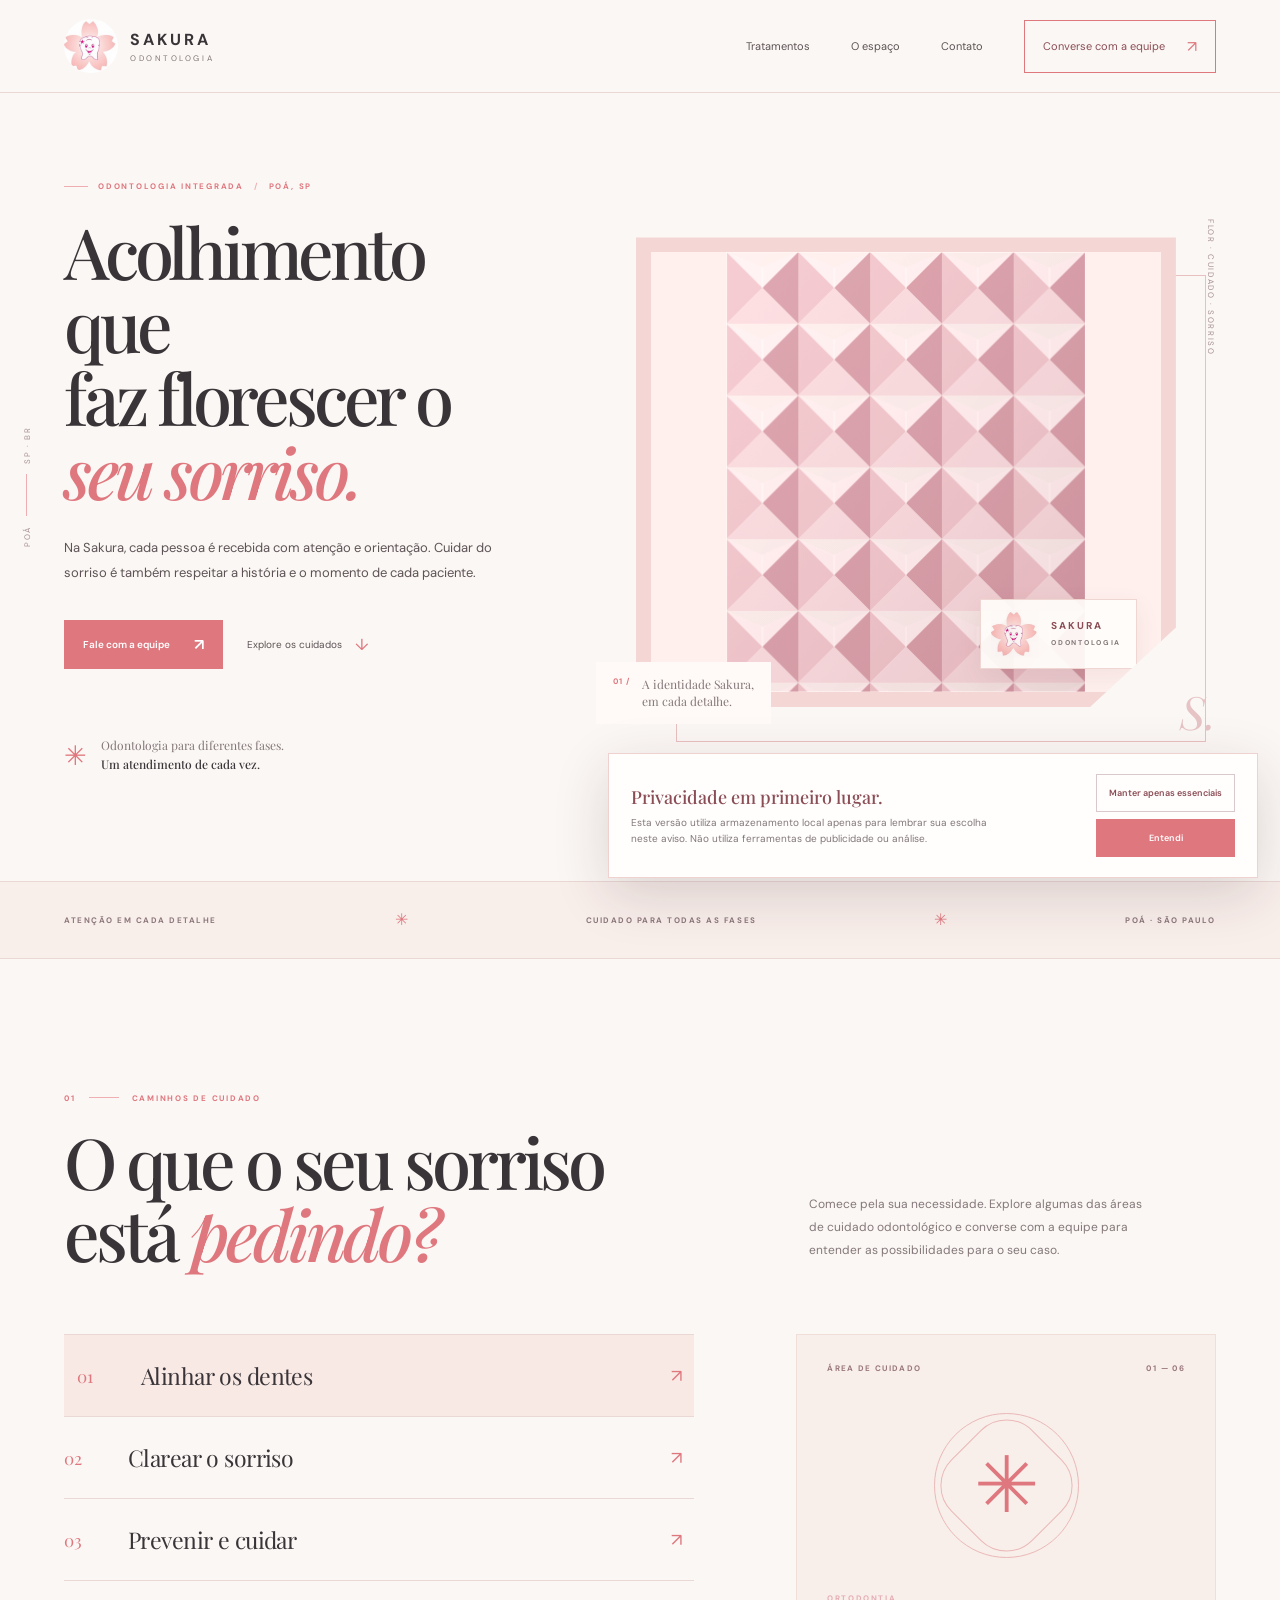
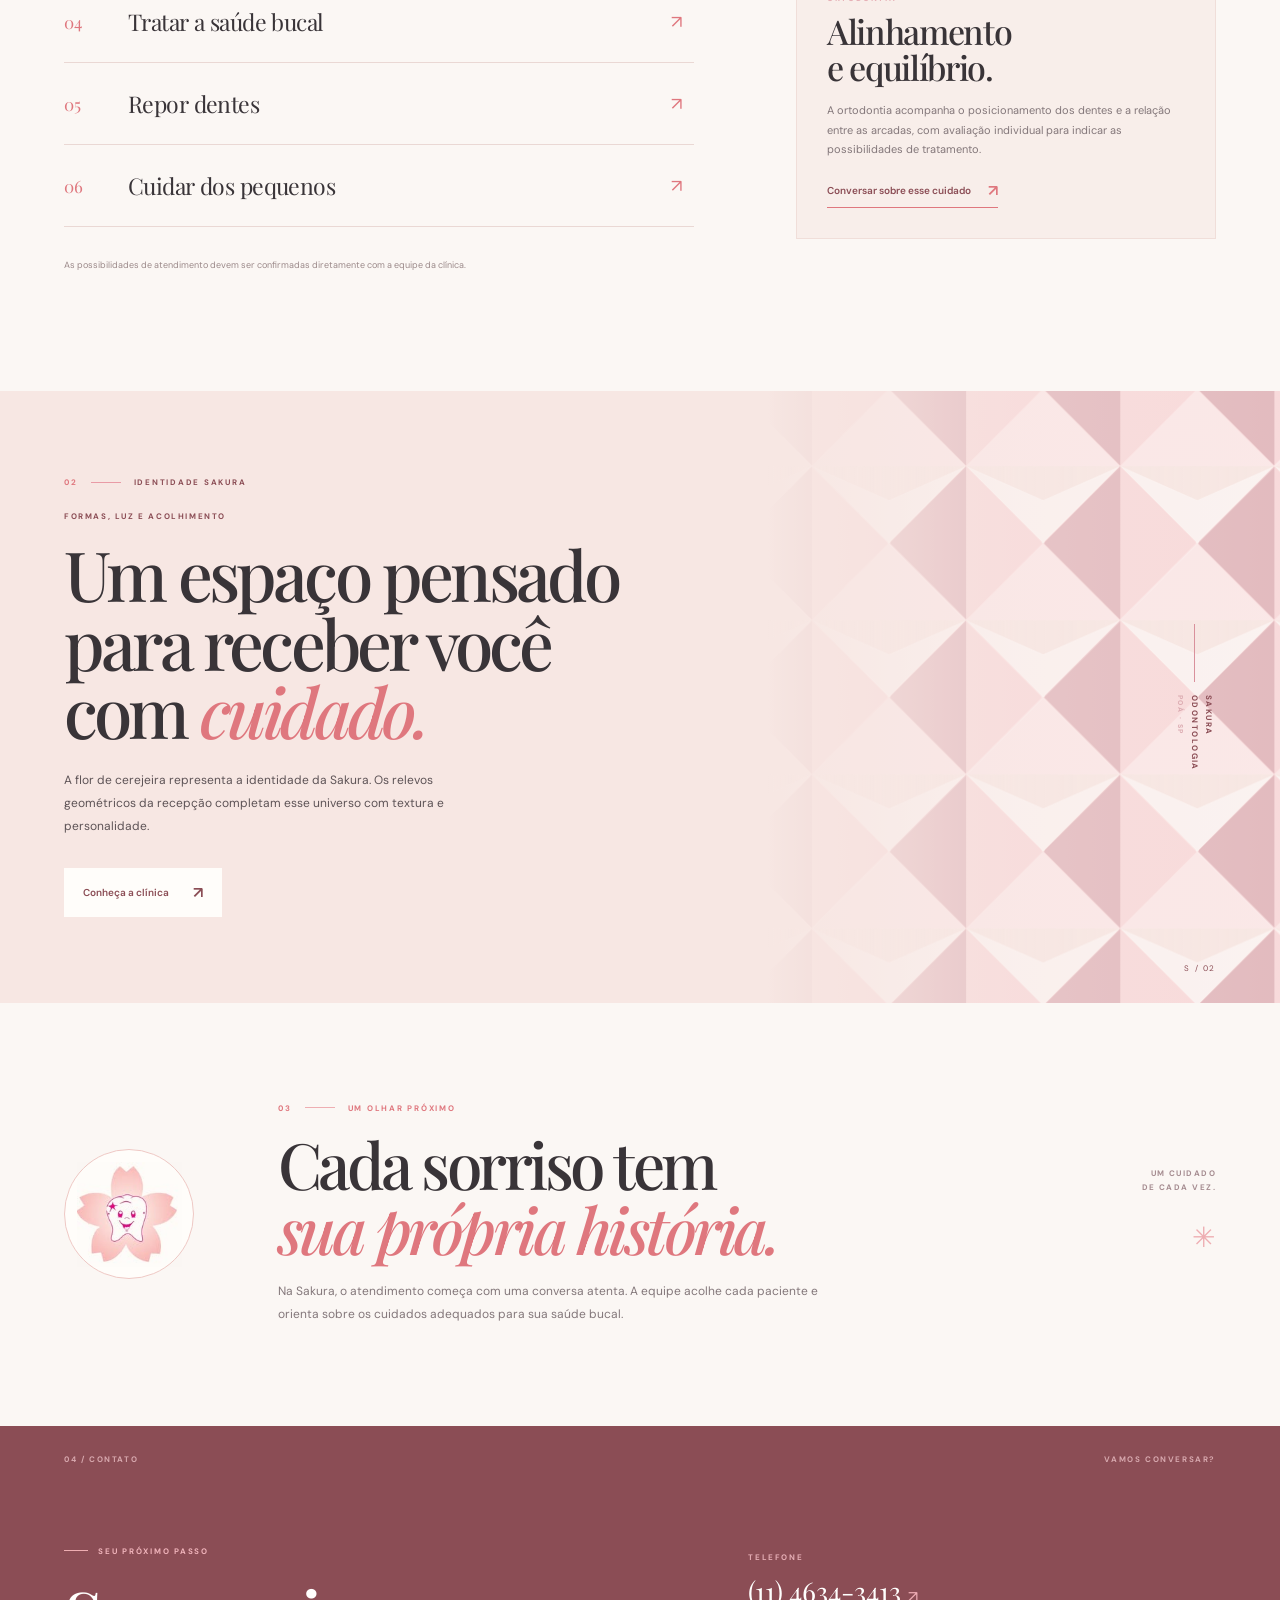
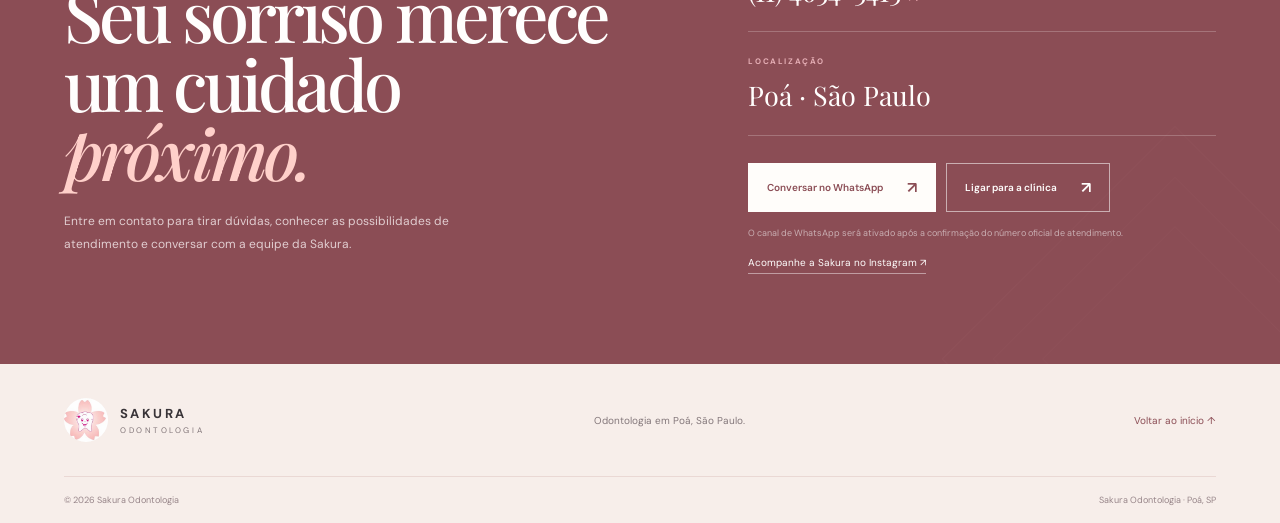
==== commit 7bd10b90: "Add files via upload" ====
--- a/index.html
+++ b/index.html
@@ -16,6 +16,7 @@
   <link rel="stylesheet" href="css/variables.css">
   <link rel="stylesheet" href="css/layout.css">
   <link rel="stylesheet" href="css/components.css">
+  <link rel="stylesheet" href="css/identity-v3.css">
   <script defer src="js/config.js"></script>
   <script defer src="js/main.js"></script>
   <script defer src="js/cookies.js"></script>
@@ -62,8 +63,8 @@
       <div class="hero-index" aria-hidden="true"><span>POÁ</span><i></i><span>SP · BR</span></div>
       <div class="hero-copy">
         <p class="eyebrow"><span class="eyebrow-line"></span> ODONTOLOGIA INTEGRADA <span class="eyebrow-dot">/</span> POÁ, SP</p>
-        <h1 id="hero-title">Um cuidado que<br>respeita o <em>seu tempo.</em></h1>
-        <p class="hero-description">Cada sorriso tem suas necessidades. Na Sakura, o cuidado começa com escuta, atenção e orientação para encontrar o caminho adequado para a sua saúde bucal.</p>
+        <h1 id="hero-title">Acolhimento que<br>faz florescer o <em>seu sorriso.</em></h1>
+        <p class="hero-description">Na Sakura, cada pessoa é recebida com atenção e orientação. Cuidar do sorriso é também respeitar a história e o momento de cada paciente.</p>
         <div class="hero-actions">
           <a class="button button-primary" href="#contato">Fale com a equipe <span aria-hidden="true">↗</span></a>
           <a class="text-link" href="#tratamentos">Explore os cuidados <span aria-hidden="true">↓</span></a>
@@ -72,7 +73,7 @@
       </div>
 
       <div class="hero-composition" aria-label="Composição gráfica inspirada na parede geométrica da recepção Sakura">
-        <div class="hero-vertical-note">CUIDADO · PRECISÃO · ACOLHIMENTO</div>
+        <div class="hero-vertical-note">FLOR · CUIDADO · SORRISO</div>
         <div class="hero-arch-shadow"></div>
         <div class="hero-arch">
           <div class="hero-arch-inner">
@@ -97,7 +98,7 @@
             <div class="hero-emblem"><img src="assets/images/logo-sakura.jpg" alt="Símbolo floral da Sakura Odontologia"><span>SAKURA<br><small>ODONTOLOGIA</small></span></div>
           </div>
         </div>
-        <div class="hero-caption"><span class="caption-number">01 /</span><span>Uma identidade que nasce<br>do próprio espaço.</span></div>
+        <div class="hero-caption"><span class="caption-number">01 /</span><span>A identidade Sakura,<br>em cada detalhe.</span></div>
         <div class="hero-corner-mark" aria-hidden="true">S.</div>
       </div>
     </section>
@@ -171,8 +172,8 @@
         <div class="space-copy">
           <div class="section-kicker section-kicker-light"><span>02</span><i></i><span>IDENTIDADE SAKURA</span></div>
           <p class="space-overline">FORMAS, LUZ E ACOLHIMENTO</p>
-          <h2 id="space-title">A arquitetura<br>do cuidado está<br>nos <em>detalhes.</em></h2>
-          <p>A geometria presente na recepção inspirou esta linguagem visual. Um desenho que traduz a identidade da Sakura em planos, luz e delicadeza — sem perder a simplicidade de uma conversa próxima.</p>
+          <h2 id="space-title">Um espaço pensado<br>para receber você<br>com <em>cuidado.</em></h2>
+          <p>A flor de cerejeira representa a identidade da Sakura. Os relevos geométricos da recepção completam esse universo com textura e personalidade.</p>
           <a class="button button-light" href="#contato">Conheça a clínica <span aria-hidden="true">↗</span></a>
         </div>
         <div class="space-side-note"><span class="side-rule"></span><span>SAKURA<br>ODONTOLOGIA<br><small>POÁ · SP</small></span></div>
@@ -185,7 +186,7 @@
       <div class="approach-copy">
         <div class="section-kicker"><span>03</span><i></i><span>UM OLHAR PRÓXIMO</span></div>
         <h2 id="approach-title">Cada sorriso tem<br><em>sua própria história.</em></h2>
-        <p>A primeira conversa ajuda a entender o que você precisa. A equipe pode orientar sobre as opções de atendimento e os próximos passos para cuidar da sua saúde bucal.</p>
+        <p>Na Sakura, o atendimento começa com uma conversa atenta. A equipe acolhe cada paciente e orienta sobre os cuidados adequados para sua saúde bucal.</p>
       </div>
       <div class="approach-aside"><span>UM CUIDADO<br>DE CADA VEZ.</span><b aria-hidden="true">✳</b></div>
     </section>
@@ -195,7 +196,7 @@
       <div class="contact-inner shell">
         <div class="contact-copy">
           <p class="eyebrow eyebrow-light"><span class="eyebrow-line"></span> SEU PRÓXIMO PASSO</p>
-          <h2 id="contact-title">Comece por<br>uma <em>conversa.</em></h2>
+          <h2 id="contact-title">Seu sorriso merece<br>um cuidado <em>próximo.</em></h2>
           <p>Entre em contato para tirar dúvidas, conhecer as possibilidades de atendimento e conversar com a equipe da Sakura.</p>
         </div>
         <div class="contact-card">
@@ -222,7 +223,7 @@
       <p>Odontologia em Poá, São Paulo.</p>
       <a class="back-top" href="#topo">Voltar ao início ↑</a>
     </div>
-    <div class="shell footer-bottom"><span>© <span id="current-year">2026</span> Sakura Odontologia</span><span>Informações institucionais sujeitas à confirmação.</span></div>
+    <div class="shell footer-bottom"><span>© <span id="current-year">2026</span> Sakura Odontologia</span><span>Sakura Odontologia · Poá, SP</span></div>
   </footer>
 
   <aside class="cookie-banner" id="cookie-banner" aria-label="Aviso de privacidade" hidden>
--- a/css/identity-v3.css
+++ b/css/identity-v3.css
@@ -0,0 +1,86 @@
+/* Sakura V3 — evolução digital da identidade original */
+:root {
+  --paper: #fbf7f4;
+  --paper-warm: #f7eeea;
+  --white: #fffefd;
+  --ink: #393438;
+  --ink-soft: #5d5356;
+  --muted: #83777a;
+  --line: #ead8d4;
+  --rose: #eeaeb2;
+  --rose-light: #f7d9d8;
+  --rose-pale: #fff0ed;
+  --rose-deep: #df777e;
+  --wine: #8b4d55;
+  --wine-dark: #75434b;
+}
+body { background: var(--paper); color: var(--ink); }
+.site-header { background: rgba(251,247,244,.97); border-color: var(--line); }
+.brand-symbol { border-radius: 50%; background: #fff; }
+.brand-symbol img, .approach-mark img { mix-blend-mode: multiply; }
+.main-nav a { color: var(--ink-soft); }
+.main-nav .nav-contact { border-color: var(--rose-deep); color: var(--wine); }
+.hero { min-height: 650px; gap: clamp(34px,5vw,72px); }
+.hero h1 { max-width: 650px; font-size: clamp(54px,5.5vw,78px); line-height: 1.04; letter-spacing: -.06em; }
+.hero h1 em, h2 em { color: var(--rose-deep); }
+.hero-description { color: var(--ink-soft); }
+.button-primary { background: var(--rose-deep); border-color: var(--rose-deep); color: white; }
+.button-primary:hover { background: var(--wine); border-color: var(--wine); }
+.hero-composition { min-height: 480px; }
+.hero-arch-shadow { border-color: #e9bfc0; }
+.hero-arch { background: #f4d7d4; }
+.hero-arch-inner { background: #fff0ed; }
+.hero-facets { opacity: .78; filter: saturate(.78) brightness(1.08); }
+.hero-emblem { border: 1px solid #f0d6d2; box-shadow: 0 8px 24px rgba(105,65,67,.08); }
+.hero-emblem span { color: var(--wine); }
+.hero-caption { background: #fffaf7; }
+.principles-strip { background: #f8eeea; border-color: var(--line); }
+.principles-inner i, .footnote-flower { color: var(--rose-deep); }
+.services-section { padding-block: 112px 120px; }
+.service-item { border-color: var(--line); }
+.service-item.is-active { background: #f8e9e5; }
+.service-no, .service-arrow { color: var(--rose-deep); }
+.service-detail { background: #f8eeea; border: 1px solid #f0ded9; }
+.detail-flower { color: var(--rose-deep); }
+.detail-orbit { border-color: #eab9b8; }
+.detail-link { color: var(--wine); border-color: var(--rose-deep); }
+/* A parede geométrica permanece como assinatura secundária, não como identidade dominante. */
+.space-section { min-height: 590px; background: #f7e7e3; color: var(--ink); }
+.space-content { min-height: 590px; grid-template-columns: minmax(0,1fr) 130px; }
+.space-copy { max-width: 590px; padding-block: 86px; }
+.space-copy h2 { color: var(--ink); font-size: clamp(48px,5.4vw,72px); }
+.space-copy h2 em { color: var(--rose-deep); }
+.space-copy > p:not(.space-overline) { color: var(--ink-soft); }
+.space-overline, .section-kicker-light { color: var(--wine); }
+.space-geometry { width: 43%; right: -3%; opacity: .52; }
+.space-geometry::before { background: linear-gradient(90deg,#f7e7e3 0%,rgba(247,231,227,.28) 45%,rgba(247,231,227,.02) 100%); }
+.space-geometry svg { filter: saturate(.68) brightness(1.13); }
+.button-light { background: #fffdfa; color: var(--wine); border-color: #fffdfa; }
+.space-side-note { color: var(--wine); }
+.space-index { color: var(--wine); }
+.approach-section { min-height: 390px; }
+.approach-mark { border-color: #efc9c5; background: #fffdfa; }
+.approach-copy h2 { font-size: clamp(42px,5vw,68px); }
+.contact-section { background: #8b4d55; }
+.contact-inner { padding-block: 82px 90px; }
+.contact-copy h2 { font-size: clamp(54px,5.5vw,76px); }
+.contact-copy h2 em { color: #ffd0ca; }
+.contact-bottom-geometry { opacity: .2; }
+.site-footer { background: #f7eeea; }
+.footer-main, .footer-bottom { border-color: var(--line); }
+.cookie-banner { border-color: #efd2cf; }
+.cookie-copy strong { color: var(--wine); }
+.button-cookie-primary { background: var(--rose-deep); }
+.button-cookie-secondary { color: var(--wine); }
+@media (max-width: 700px) {
+  .main-nav { background: var(--paper); }
+  .hero { padding-block: 54px 66px; }
+  .hero h1 { font-size: clamp(45px,11vw,62px); }
+  .hero-composition { min-height: 340px; }
+  .hero-arch { height: 310px; }
+  .space-section, .space-content { min-height: 650px; }
+  .space-copy { padding-block: 65px 35px; }
+  .space-copy h2 { font-size: clamp(44px,10vw,60px); }
+  .space-geometry { right: -25%; bottom: -4%; width: 105%; height: 45%; opacity: .36; }
+  .space-geometry::before { background: linear-gradient(180deg,#f7e7e3 0%,rgba(247,231,227,.2) 100%); }
+}
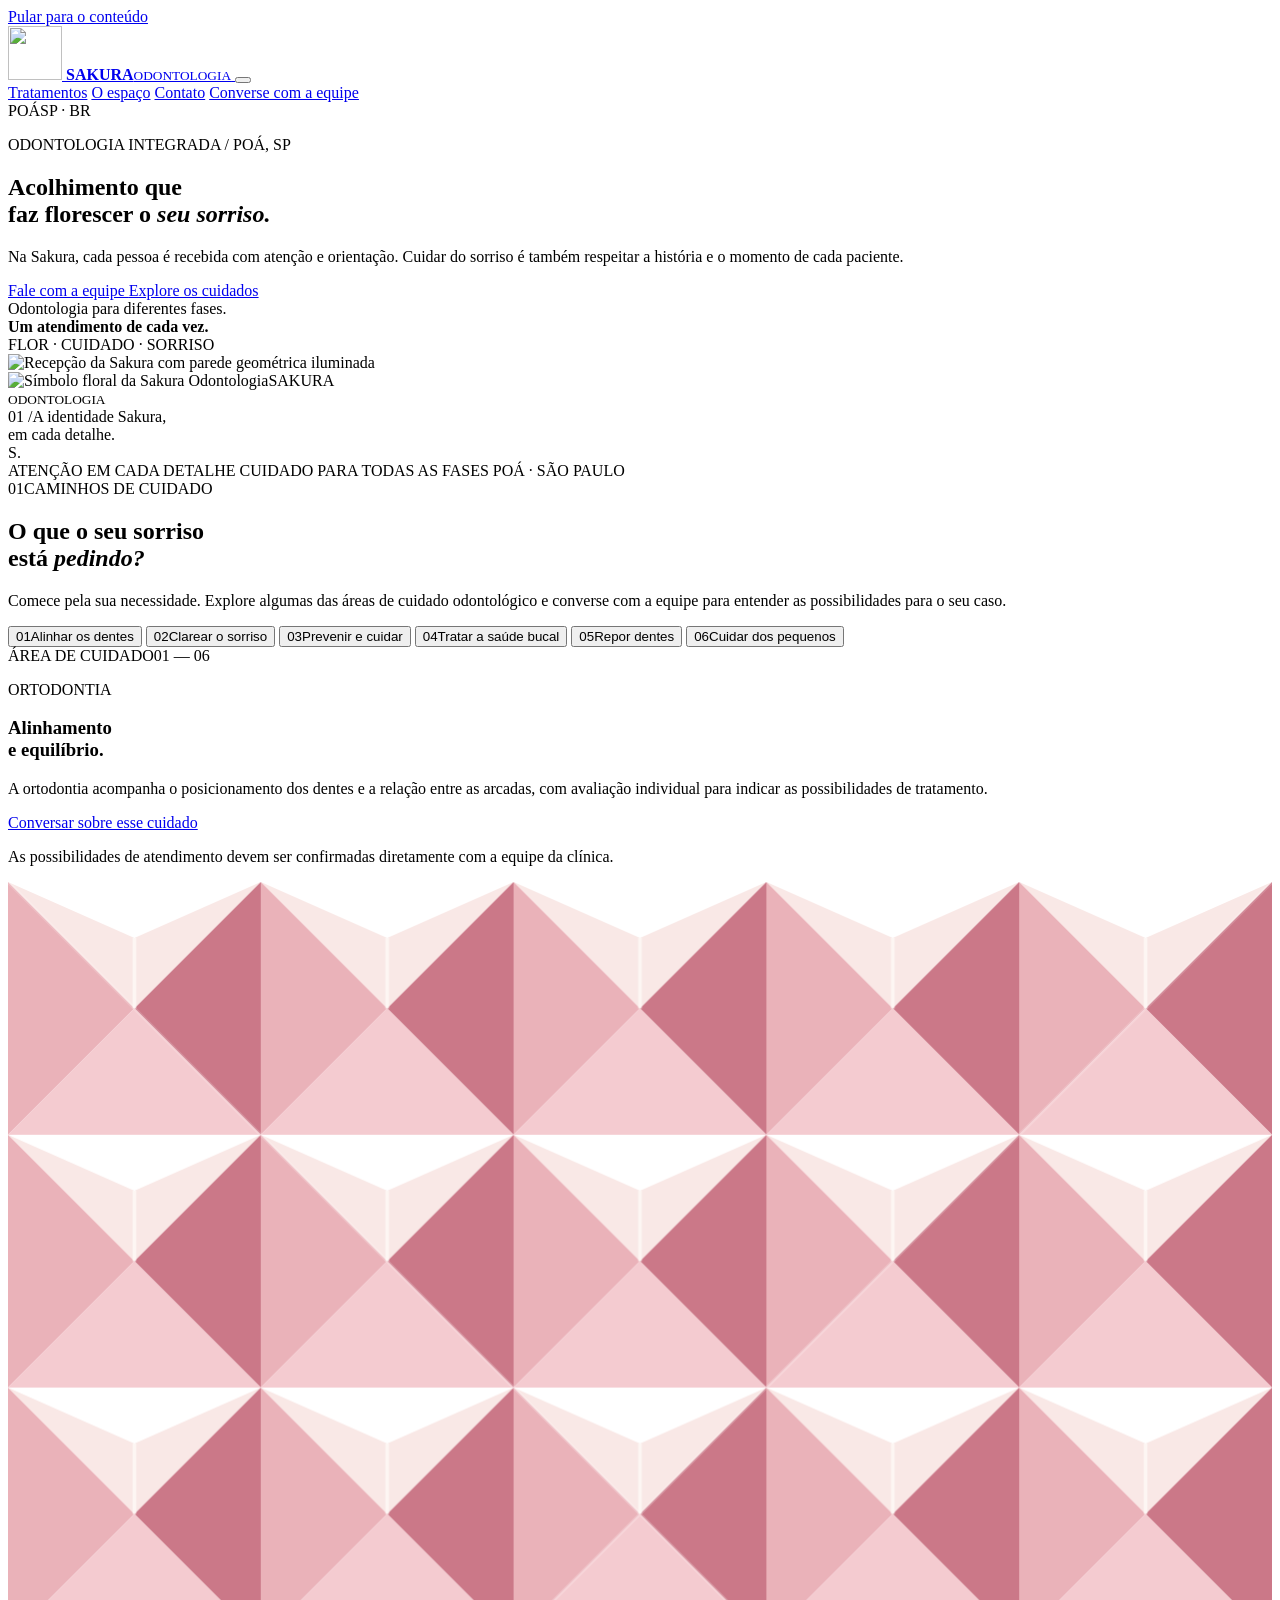
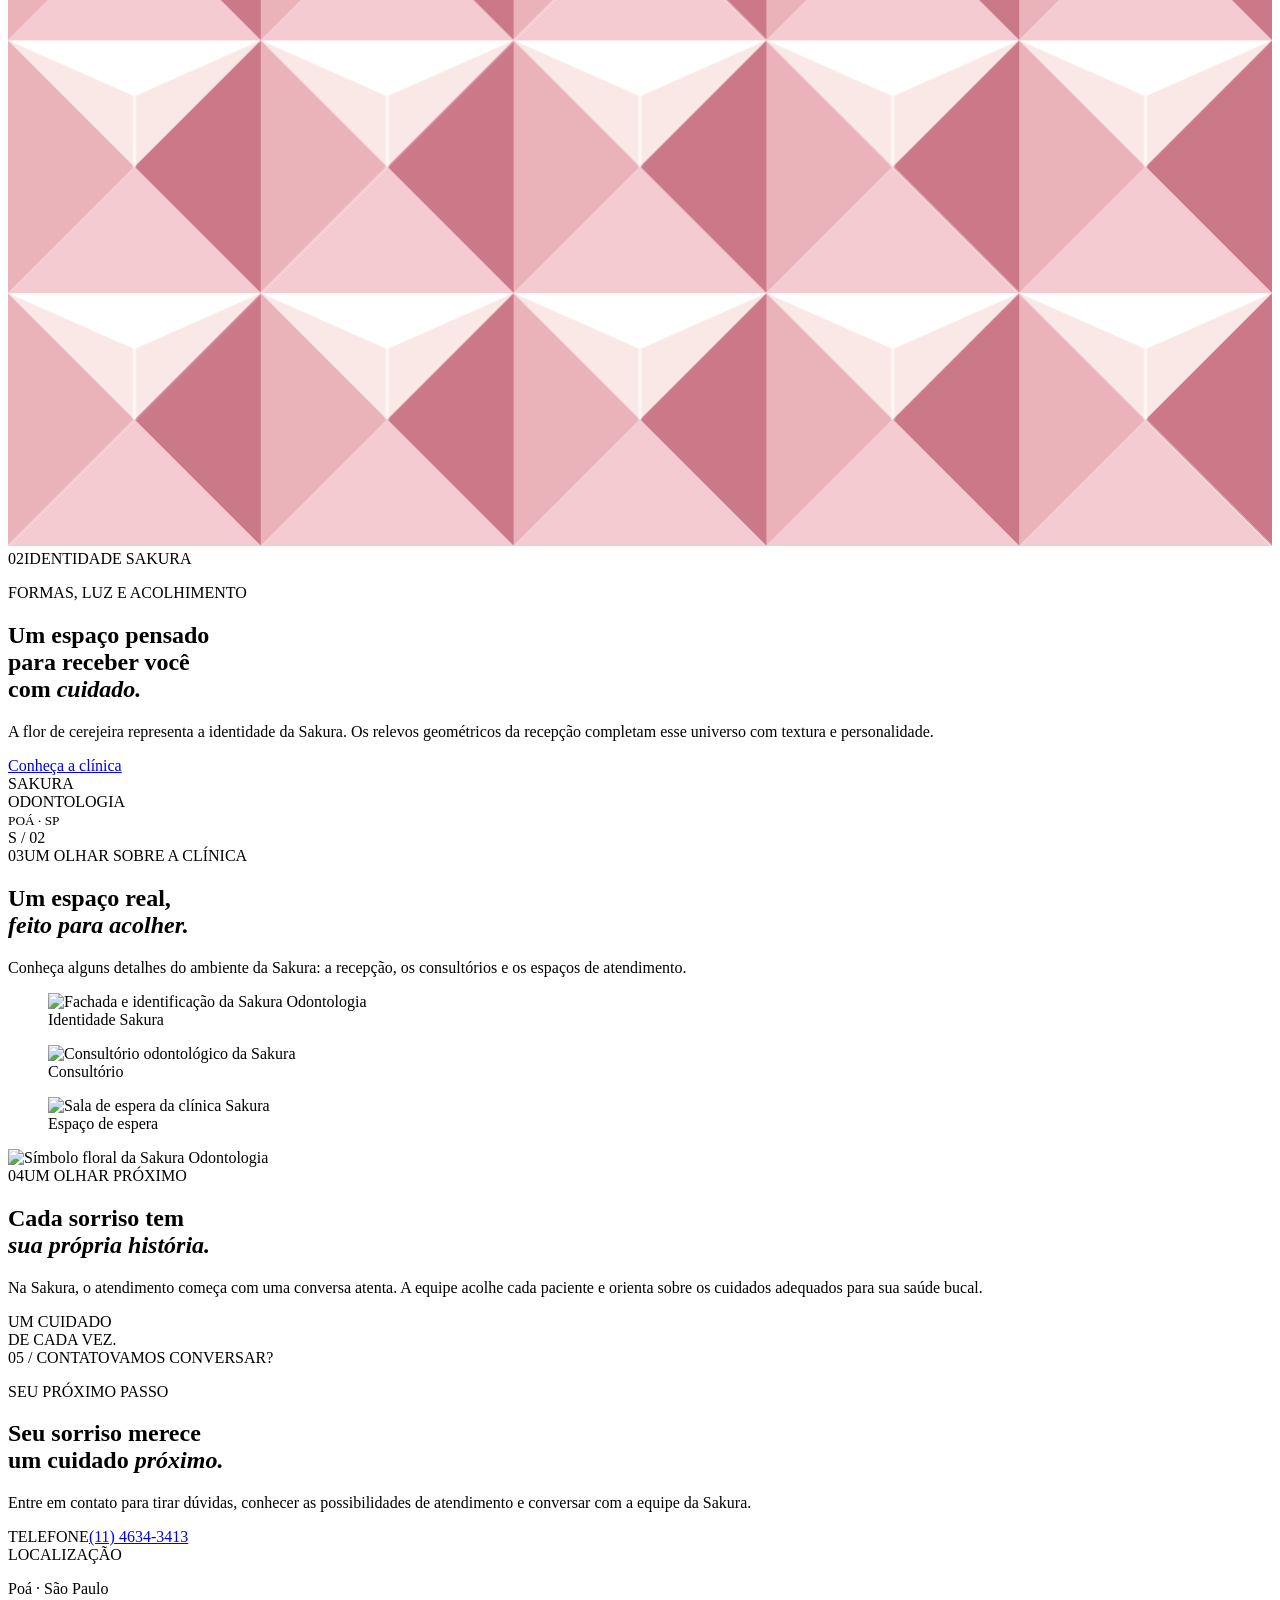
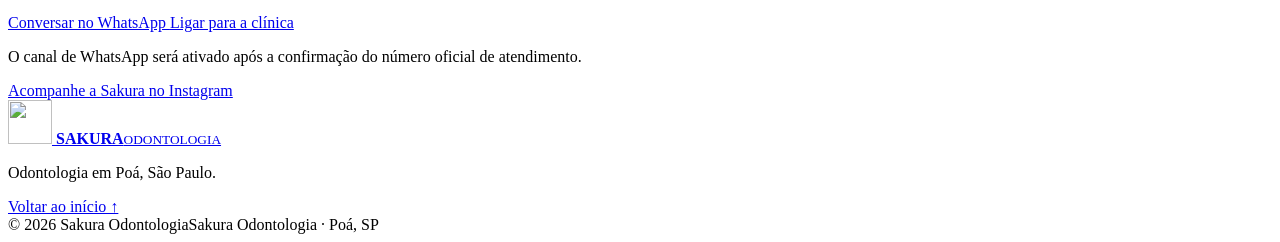
==== commit fa03d4bf: "Add files via upload" ====
--- a/index.html
+++ b/index.html
@@ -17,6 +17,7 @@
   <link rel="stylesheet" href="css/layout.css">
   <link rel="stylesheet" href="css/components.css">
   <link rel="stylesheet" href="css/identity-v3.css">
+  <link rel="stylesheet" href="css/mobile-refinements.css">
   <script defer src="js/config.js"></script>
   <script defer src="js/main.js"></script>
   <script defer src="js/cookies.js"></script>
@@ -53,7 +54,7 @@
         <a href="#tratamentos">Tratamentos</a>
         <a href="#espaco">O espaço</a>
         <a href="#contato">Contato</a>
-        <a class="nav-contact" href="#contato">Converse com a equipe <span aria-hidden="true">↗</span></a>
+        <a class="nav-contact" href="#contato">Converse com a equipe <span class="icon-arrow" aria-hidden="true"></span></a>
       </nav>
     </div>
   </header>
@@ -66,10 +67,10 @@
         <h1 id="hero-title">Acolhimento que<br>faz florescer o <em>seu sorriso.</em></h1>
         <p class="hero-description">Na Sakura, cada pessoa é recebida com atenção e orientação. Cuidar do sorriso é também respeitar a história e o momento de cada paciente.</p>
         <div class="hero-actions">
-          <a class="button button-primary" href="#contato">Fale com a equipe <span aria-hidden="true">↗</span></a>
-          <a class="text-link" href="#tratamentos">Explore os cuidados <span aria-hidden="true">↓</span></a>
-        </div>
-        <div class="hero-footnote"><span class="footnote-flower" aria-hidden="true">✳</span><span>Odontologia para diferentes fases.<br><strong>Um atendimento de cada vez.</strong></span></div>
+          <a class="button button-primary" href="#contato">Fale com a equipe <span class="icon-arrow" aria-hidden="true"></span></a>
+          <a class="text-link" href="#tratamentos">Explore os cuidados <span class="icon-down" aria-hidden="true"></span></a>
+        </div>
+        <div class="hero-footnote"><span class="footnote-flower flower-mark" aria-hidden="true"></span><span>Odontologia para diferentes fases.<br><strong>Um atendimento de cada vez.</strong></span></div>
       </div>
 
       <div class="hero-composition" aria-label="Composição gráfica inspirada na parede geométrica da recepção Sakura">
@@ -77,24 +78,7 @@
         <div class="hero-arch-shadow"></div>
         <div class="hero-arch">
           <div class="hero-arch-inner">
-            <svg class="hero-facets" viewBox="0 0 620 760" role="img" aria-label="Padrão geométrico facetado inspirado na arquitetura da recepção">
-              <defs>
-                <pattern id="facetsHero" width="124" height="124" patternUnits="userSpaceOnUse">
-                  <path d="M0 0 L62 27 L124 0 L62 62Z" fill="#f8dfe1"/>
-                  <path d="M0 0 L62 62 L0 124Z" fill="#e9a8b2"/>
-                  <path d="M124 0 L62 62 L124 124Z" fill="#ce7486"/>
-                  <path d="M0 124 L62 62 L124 124 L62 151Z" fill="#f1c4ca"/>
-                  <path d="M62 27 L62 62" stroke="#fff9f5" stroke-opacity=".8" stroke-width="1.4"/>
-                </pattern>
-                <linearGradient id="heroShade" x1="0" y1="0" x2="1" y2="1">
-                  <stop offset="0" stop-color="#fff" stop-opacity=".12"/>
-                  <stop offset="1" stop-color="#6d3443" stop-opacity=".18"/>
-                </linearGradient>
-              </defs>
-              <rect width="620" height="760" fill="url(#facetsHero)"/>
-              <rect width="620" height="760" fill="url(#heroShade)"/>
-              <path d="M0 0H620V760H0Z" fill="none" stroke="#fff8f3" stroke-opacity=".65" stroke-width="2"/>
-            </svg>
+            <img class="hero-facets hero-photo" src="assets/images/recepcao-sakura.webp" alt="Recepção da Sakura com parede geométrica iluminada" fetchpriority="high">
             <div class="hero-emblem"><img src="assets/images/logo-sakura.jpg" alt="Símbolo floral da Sakura Odontologia"><span>SAKURA<br><small>ODONTOLOGIA</small></span></div>
           </div>
         </div>
@@ -105,8 +89,8 @@
 
     <section class="principles-strip" aria-label="Princípios de atendimento">
       <div class="shell principles-inner">
-        <span>ATENÇÃO EM CADA DETALHE</span><i aria-hidden="true">✳</i>
-        <span>CUIDADO PARA TODAS AS FASES</span><i aria-hidden="true">✳</i>
+        <span>ATENÇÃO EM CADA DETALHE</span><i class="flower-mark" aria-hidden="true"></i>
+        <span>CUIDADO PARA TODAS AS FASES</span><i class="flower-mark" aria-hidden="true"></i>
         <span>POÁ · SÃO PAULO</span>
       </div>
     </section>
@@ -121,32 +105,32 @@
       <div class="services-explorer">
         <div class="service-list" role="list" aria-label="Áreas de cuidado odontológico">
           <button class="service-item is-active" type="button" role="listitem" data-service="ortodontia" aria-pressed="true">
-            <span class="service-no">01</span><span class="service-title">Alinhar os dentes</span><span class="service-arrow" aria-hidden="true">↗</span>
+            <span class="service-no">01</span><span class="service-title">Alinhar os dentes</span><span class="service-arrow icon-arrow" aria-hidden="true"></span>
           </button>
           <button class="service-item" type="button" role="listitem" data-service="clareamento" aria-pressed="false">
-            <span class="service-no">02</span><span class="service-title">Clarear o sorriso</span><span class="service-arrow" aria-hidden="true">↗</span>
+            <span class="service-no">02</span><span class="service-title">Clarear o sorriso</span><span class="service-arrow icon-arrow" aria-hidden="true"></span>
           </button>
           <button class="service-item" type="button" role="listitem" data-service="prevencao" aria-pressed="false">
-            <span class="service-no">03</span><span class="service-title">Prevenir e cuidar</span><span class="service-arrow" aria-hidden="true">↗</span>
+            <span class="service-no">03</span><span class="service-title">Prevenir e cuidar</span><span class="service-arrow icon-arrow" aria-hidden="true"></span>
           </button>
           <button class="service-item" type="button" role="listitem" data-service="clinica" aria-pressed="false">
-            <span class="service-no">04</span><span class="service-title">Tratar a saúde bucal</span><span class="service-arrow" aria-hidden="true">↗</span>
+            <span class="service-no">04</span><span class="service-title">Tratar a saúde bucal</span><span class="service-arrow icon-arrow" aria-hidden="true"></span>
           </button>
           <button class="service-item" type="button" role="listitem" data-service="reabilitacao" aria-pressed="false">
-            <span class="service-no">05</span><span class="service-title">Repor dentes</span><span class="service-arrow" aria-hidden="true">↗</span>
+            <span class="service-no">05</span><span class="service-title">Repor dentes</span><span class="service-arrow icon-arrow" aria-hidden="true"></span>
           </button>
           <button class="service-item" type="button" role="listitem" data-service="infantil" aria-pressed="false">
-            <span class="service-no">06</span><span class="service-title">Cuidar dos pequenos</span><span class="service-arrow" aria-hidden="true">↗</span>
+            <span class="service-no">06</span><span class="service-title">Cuidar dos pequenos</span><span class="service-arrow icon-arrow" aria-hidden="true"></span>
           </button>
         </div>
 
         <aside class="service-detail" aria-live="polite" aria-atomic="true">
           <div class="detail-topline"><span>ÁREA DE CUIDADO</span><span id="service-counter">01 — 06</span></div>
-          <div class="detail-symbol" aria-hidden="true"><span class="detail-orbit orbit-one"></span><span class="detail-orbit orbit-two"></span><span class="detail-flower">✳</span></div>
+          <div class="detail-symbol" aria-hidden="true"><span class="detail-orbit orbit-one"></span><span class="detail-orbit orbit-two"></span><span class="detail-flower flower-mark"></span></div>
           <p class="detail-label" id="service-label">ORTODONTIA</p>
           <h3 id="service-heading">Alinhamento<br>e equilíbrio.</h3>
           <p class="detail-description" id="service-description">A ortodontia acompanha o posicionamento dos dentes e a relação entre as arcadas, com avaliação individual para indicar as possibilidades de tratamento.</p>
-          <a class="detail-link" href="#contato">Conversar sobre esse cuidado <span aria-hidden="true">↗</span></a>
+          <a class="detail-link" href="#contato">Conversar sobre esse cuidado <span class="icon-arrow" aria-hidden="true"></span></a>
         </aside>
       </div>
       <p class="services-disclaimer">As possibilidades de atendimento devem ser confirmadas diretamente com a equipe da clínica.</p>
@@ -174,25 +158,38 @@
           <p class="space-overline">FORMAS, LUZ E ACOLHIMENTO</p>
           <h2 id="space-title">Um espaço pensado<br>para receber você<br>com <em>cuidado.</em></h2>
           <p>A flor de cerejeira representa a identidade da Sakura. Os relevos geométricos da recepção completam esse universo com textura e personalidade.</p>
-          <a class="button button-light" href="#contato">Conheça a clínica <span aria-hidden="true">↗</span></a>
+          <a class="button button-light" href="#contato">Conheça a clínica <span class="icon-arrow" aria-hidden="true"></span></a>
         </div>
         <div class="space-side-note"><span class="side-rule"></span><span>SAKURA<br>ODONTOLOGIA<br><small>POÁ · SP</small></span></div>
       </div>
       <div class="space-index" aria-hidden="true">S / 02</div>
+    </section>
+
+    <section class="clinic-gallery shell" aria-labelledby="gallery-title">
+      <div class="gallery-heading">
+        <div class="section-kicker"><span>03</span><i></i><span>UM OLHAR SOBRE A CLÍNICA</span></div>
+        <h2 id="gallery-title">Um espaço real,<br><em>feito para acolher.</em></h2>
+        <p>Conheça alguns detalhes do ambiente da Sakura: a recepção, os consultórios e os espaços de atendimento.</p>
+      </div>
+      <div class="gallery-grid">
+        <figure class="gallery-card gallery-card-main"><img src="assets/images/fachada-sakura.webp" alt="Fachada e identificação da Sakura Odontologia" loading="lazy"><figcaption>Identidade Sakura</figcaption></figure>
+        <figure class="gallery-card"><img src="assets/images/consultorio-sakura.webp" alt="Consultório odontológico da Sakura" loading="lazy"><figcaption>Consultório</figcaption></figure>
+        <figure class="gallery-card"><img src="assets/images/sala-espera-sakura.webp" alt="Sala de espera da clínica Sakura" loading="lazy"><figcaption>Espaço de espera</figcaption></figure>
+      </div>
     </section>
 
     <section class="approach-section shell" aria-labelledby="approach-title">
       <div class="approach-mark"><img src="assets/images/logo-sakura.jpg" alt="Símbolo floral da Sakura Odontologia" loading="lazy"></div>
       <div class="approach-copy">
-        <div class="section-kicker"><span>03</span><i></i><span>UM OLHAR PRÓXIMO</span></div>
+        <div class="section-kicker"><span>04</span><i></i><span>UM OLHAR PRÓXIMO</span></div>
         <h2 id="approach-title">Cada sorriso tem<br><em>sua própria história.</em></h2>
         <p>Na Sakura, o atendimento começa com uma conversa atenta. A equipe acolhe cada paciente e orienta sobre os cuidados adequados para sua saúde bucal.</p>
       </div>
-      <div class="approach-aside"><span>UM CUIDADO<br>DE CADA VEZ.</span><b aria-hidden="true">✳</b></div>
+      <div class="approach-aside"><span>UM CUIDADO<br>DE CADA VEZ.</span><b class="flower-mark" aria-hidden="true"></b></div>
     </section>
 
     <section class="contact-section" id="contato" aria-labelledby="contact-title">
-      <div class="contact-topline shell"><span>04 / CONTATO</span><span>VAMOS CONVERSAR?</span></div>
+      <div class="contact-topline shell"><span>05 / CONTATO</span><span>VAMOS CONVERSAR?</span></div>
       <div class="contact-inner shell">
         <div class="contact-copy">
           <p class="eyebrow eyebrow-light"><span class="eyebrow-line"></span> SEU PRÓXIMO PASSO</p>
@@ -200,14 +197,14 @@
           <p>Entre em contato para tirar dúvidas, conhecer as possibilidades de atendimento e conversar com a equipe da Sakura.</p>
         </div>
         <div class="contact-card">
-          <div class="contact-detail"><span class="detail-label">TELEFONE</span><a href="tel:+551146343413">(11) 4634-3413 <span aria-hidden="true">↗</span></a></div>
+          <div class="contact-detail"><span class="detail-label">TELEFONE</span><a href="tel:+551146343413">(11) 4634-3413 <span class="icon-arrow" aria-hidden="true"></span></a></div>
           <div class="contact-detail"><span class="detail-label">LOCALIZAÇÃO</span><p>Poá · São Paulo</p></div>
           <div class="contact-actions">
-            <a class="button button-light whatsapp-button" href="#contato" data-whatsapp aria-disabled="true" title="WhatsApp será ativado após confirmação do número oficial">Conversar no WhatsApp <span aria-hidden="true">↗</span></a>
-            <a class="button button-outline-light" href="tel:+551146343413">Ligar para a clínica <span aria-hidden="true">↗</span></a>
+            <a class="button button-light whatsapp-button" href="#contato" data-whatsapp aria-disabled="true" title="WhatsApp será ativado após confirmação do número oficial">Conversar no WhatsApp <span class="icon-arrow" aria-hidden="true"></span></a>
+            <a class="button button-outline-light" href="tel:+551146343413">Ligar para a clínica <span class="icon-arrow" aria-hidden="true"></span></a>
           </div>
           <p class="contact-note" id="whatsapp-note">O canal de WhatsApp será ativado após a confirmação do número oficial de atendimento.</p>
-          <a class="contact-instagram" href="https://www.instagram.com/sakuraodontologia/?hl=pt" target="_blank" rel="noopener noreferrer">Acompanhe a Sakura no Instagram ↗</a>
+          <a class="contact-instagram" href="https://www.instagram.com/sakuraodontologia/?hl=pt" target="_blank" rel="noopener noreferrer">Acompanhe a Sakura no Instagram <span class="icon-arrow" aria-hidden="true"></span></a>
         </div>
       </div>
       <div class="contact-bottom-geometry" aria-hidden="true"></div>
